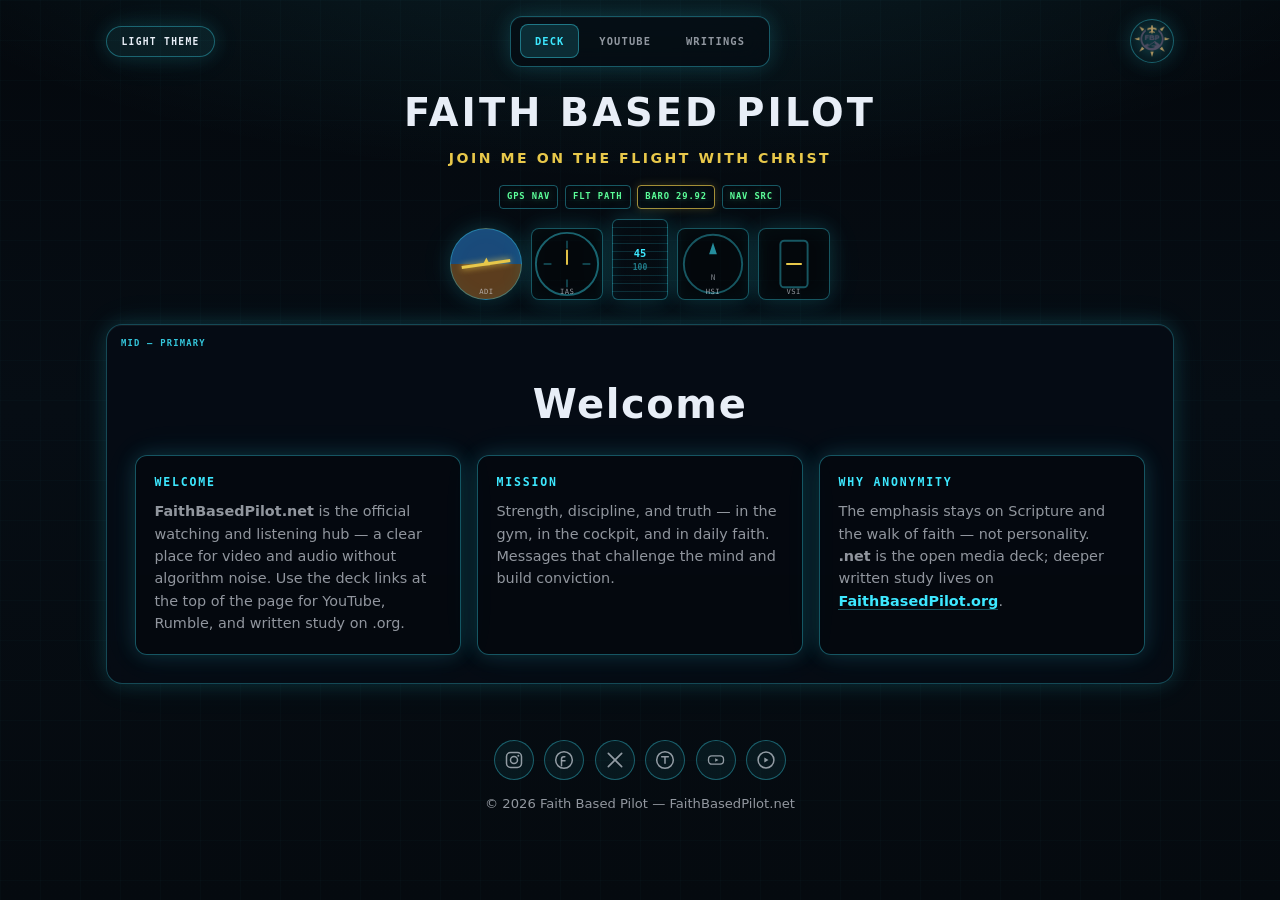
==== fbp.html @ 6eb5bde5 "Remove Rumble link from navigation Removed link to Rumble from the navigation menu." ====
<!DOCTYPE html>
<html lang="en">
<head>
  <meta charset="UTF-8" />
  <meta name="viewport" content="width=device-width, initial-scale=1.0" />
  <title>Faith Based Pilot (.net)</title>
  <meta name="color-scheme" content="dark light" />
  <meta name="description" content="FaithBasedPilot.net — watch and listen. Official media hub for Faith Based Pilot on YouTube and Rumble." />
  <style>
    :root {
      --hud-cyan: #3de8ff;
      --hud-cyan-dim: rgba(61, 232, 255, 0.35);
      --hud-gold: #e8c84a;
      --hud-green: #5cff9a;
      --glass-bg: rgba(8, 14, 22, 0.75);
      --glass-bg-light: rgba(255, 255, 255, 0.82);
      --glass-border: rgba(61, 232, 255, 0.35);
      --glass-border-light: rgba(0, 120, 180, 0.22);
      --text: #e8eef7;
      --text-muted: rgba(232, 238, 247, 0.62);
      --panel: rgba(6, 12, 22, 0.72);
      --panel-border: rgba(61, 232, 255, 0.28);
      --shadow-glow: 0 0 20px rgba(61, 232, 255, 0.15), 0 0 40px rgba(61, 232, 255, 0.06);
      --font-sans: system-ui, "Segoe UI", Roboto, "Helvetica Neue", Arial, sans-serif;
      --font-mono: ui-monospace, "Cascadia Code", "Segoe UI Mono", monospace;
      --radius: 16px;
      --bottom-nav-h: 58px;
      --focus-ring: 0 0 0 2px var(--hud-cyan), 0 0 0 4px rgba(61, 232, 255, 0.2);
    }
    body.light {
      --text: #0a0e14;
      --text-muted: rgba(10, 14, 20, 0.55);
      --panel: rgba(255, 255, 255, 0.88);
      --panel-border: rgba(0, 100, 160, 0.2);
      --glass-bg: var(--glass-bg-light);
      --glass-border: var(--glass-border-light);
      --shadow-glow: 0 4px 24px rgba(0, 60, 100, 0.08);
    }
    *, *::before, *::after { box-sizing: border-box; }
    html { scroll-behavior: smooth; }
    body.cockpit {
      margin: 0;
      min-height: 100dvh;
      font-family: var(--font-sans);
      color: var(--text);
      background: #050a0f;
      line-height: 1.55;
      -webkit-font-smoothing: antialiased;
    }
    body.cockpit.light { background: #dfe8f0; }

    .cockpit-bg {
      position: fixed;
      inset: 0;
      z-index: 0;
      pointer-events: none;
      background:
        radial-gradient(ellipse 130% 70% at 50% -15%, rgba(61, 232, 255, 0.12), transparent 50%),
        linear-gradient(180deg, #04080d 0%, #060d14 45%, #050a0f 100%);
    }
    body.light .cockpit-bg {
      background:
        radial-gradient(ellipse 100% 60% at 50% 0%, rgba(61, 232, 255, 0.18), transparent 55%),
        linear-gradient(180deg, #d8e4ef 0%, #e4edf5 100%);
    }
    .cockpit-bg::before {
      content: "";
      position: absolute;
      inset: 0;
      opacity: 0.4;
      background-image:
        linear-gradient(rgba(61, 232, 255, 0.05) 1px, transparent 1px),
        linear-gradient(90deg, rgba(61, 232, 255, 0.05) 1px, transparent 1px);
      background-size: 40px 40px;
    }
    body.light .cockpit-bg::before {
      background-image:
        linear-gradient(rgba(0, 80, 140, 0.06) 1px, transparent 1px),
        linear-gradient(90deg, rgba(0, 80, 140, 0.06) 1px, transparent 1px);
    }

    /* Desktop — FaithBasedPilot.net media deck */
    .deck-shell {
      position: relative;
      z-index: 2;
      max-width: 1100px;
      margin: 0 auto;
      padding: 1rem 16px 0;
    }
    .deck-topbar {
      display: grid;
      grid-template-columns: 1fr auto 1fr;
      align-items: center;
      gap: 0.75rem;
      margin-bottom: 1rem;
    }
    .theme-pill {
      justify-self: start;
      font-family: var(--font-mono);
      font-size: 0.6rem;
      font-weight: 700;
      letter-spacing: 0.14em;
      text-transform: uppercase;
      padding: 0.55rem 0.9rem;
      border-radius: 999px;
      border: 1px solid var(--glass-border);
      background: rgba(61, 232, 255, 0.08);
      color: var(--text);
      cursor: pointer;
      box-shadow: var(--shadow-glow);
      transition: border-color 0.2s, background 0.2s;
    }
    .theme-pill:hover { border-color: var(--hud-cyan); background: rgba(61, 232, 255, 0.14); }
    .theme-pill:focus-visible { outline: none; box-shadow: var(--focus-ring); }

    .deck-nav {
      display: flex;
      flex-wrap: wrap;
      align-items: center;
      justify-content: center;
      gap: 0.35rem;
      padding: 0.45rem 0.6rem;
      border-radius: 12px;
      border: 1px solid var(--glass-border);
      background: rgba(4, 10, 18, 0.55);
      backdrop-filter: blur(14px);
      box-shadow: var(--shadow-glow), inset 0 1px 0 rgba(255, 255, 255, 0.04);
    }
    body.light .deck-nav { background: rgba(255, 255, 255, 0.78); }
    .deck-nav a {
      padding: 0.5rem 0.85rem;
      border-radius: 8px;
      text-decoration: none;
      color: var(--text-muted);
      font-family: var(--font-mono);
      font-size: 0.65rem;
      font-weight: 700;
      letter-spacing: 0.11em;
      text-transform: uppercase;
      border: 1px solid transparent;
      transition: color 0.2s, background 0.2s, border-color 0.2s;
    }
    .deck-nav a:hover,
    .deck-nav a:focus-visible {
      color: var(--hud-cyan);
      outline: none;
    }
    .deck-nav a[aria-current="page"] {
      color: var(--hud-cyan);
      background: rgba(61, 232, 255, 0.14);
      border-color: rgba(61, 232, 255, 0.4);
    }

    .deck-logo-wrap {
      justify-self: end;
      width: 44px;
      height: 44px;
      border-radius: 50%;
      border: 1px solid var(--glass-border);
      display: flex;
      align-items: center;
      justify-content: center;
      overflow: hidden;
      box-shadow: var(--shadow-glow);
      background: rgba(61, 232, 255, 0.06);
    }
    .deck-logo-wrap img { width: 36px; height: 36px; object-fit: contain; filter: drop-shadow(0 0 6px var(--hud-cyan-dim)); }
    body.light .deck-logo-wrap img { filter: none; }

    .deck-brand-title {
      text-align: center;
      margin: 0.5rem 0 1rem;
    }
    .deck-brand-title h1 {
      margin: 0;
      font-size: clamp(1.5rem, 4.5vw, 2.4rem);
      font-weight: 800;
      letter-spacing: 0.08em;
      text-transform: uppercase;
    }
    .gold-tagline {
      margin: 0.35rem 0 0;
      font-size: clamp(0.72rem, 2vw, 0.88rem);
      font-weight: 600;
      letter-spacing: 0.18em;
      text-transform: uppercase;
      color: var(--hud-gold);
    }

    .status-chips {
      display: flex;
      flex-wrap: wrap;
      justify-content: center;
      align-items: center;
      gap: clamp(0.25rem, 2vw, 0.4rem);
      margin-bottom: clamp(0.45rem, 2.5vw, 0.65rem);
      padding: 0 clamp(0.25rem, 2vw, 0.5rem);
    }
    .chip {
      font-family: var(--font-mono);
      font-size: clamp(0.48rem, 2.4vw, 0.55rem);
      font-weight: 700;
      letter-spacing: 0.1em;
      padding: 0.25rem 0.45rem;
      border-radius: 4px;
      border: 1px solid rgba(61, 232, 255, 0.35);
      color: var(--hud-green);
      text-shadow: 0 0 8px rgba(92, 255, 154, 0.35);
    }
    .chip--baro {
      color: var(--hud-green);
      border-color: rgba(232, 200, 74, 0.7);
      box-shadow: 0 0 10px rgba(232, 200, 74, 0.2);
      text-shadow: 0 0 8px rgba(92, 255, 154, 0.35);
    }

    .gauges-row {
      --gauge: clamp(50px, 13.5vw, 72px);
      display: flex;
      flex-wrap: wrap;
      justify-content: center;
      align-items: flex-end;
      align-content: center;
      gap: clamp(0.3rem, 2.5vw, 0.55rem);
      margin-bottom: clamp(0.85rem, 4vw, 1.5rem);
      padding: 0 clamp(0.2rem, 2vw, 0.35rem);
      max-width: 100%;
    }
    .gauge {
      width: var(--gauge);
      height: var(--gauge);
      flex: 0 0 auto;
      border-radius: 8px;
      border: 1px solid var(--glass-border);
      background: rgba(0, 0, 0, 0.35);
      box-shadow: var(--shadow-glow), inset 0 0 20px rgba(61, 232, 255, 0.04);
      position: relative;
      overflow: hidden;
    }
    body.light .gauge { background: rgba(255, 255, 255, 0.5); }
    .gauge--round { border-radius: 50%; }
    .gauge-attitude {
      background: linear-gradient(180deg, #1a4a7a 50%, #5c3d1e 50%);
    }
    .gauge-attitude::after {
      content: "";
      position: absolute;
      left: 50%;
      top: 50%;
      width: 70%;
      height: 3px;
      background: var(--hud-gold);
      transform: translate(-50%, -50%) rotate(-8deg);
      box-shadow: 0 0 6px var(--hud-gold);
    }
    .gauge-attitude::before {
      content: "▲";
      position: absolute;
      left: 50%;
      top: 46%;
      transform: translate(-50%, -50%);
      font-size: clamp(7px, 2.2vw, 10px);
      color: var(--hud-gold);
    }
    .gauge-label {
      position: absolute;
      bottom: 2px;
      left: 0;
      right: 0;
      text-align: center;
      font-family: var(--font-mono);
      font-size: clamp(0.35rem, 2vw, 0.45rem);
      letter-spacing: 0.06em;
      color: var(--text-muted);
    }
    .gauge-tape {
      width: calc(var(--gauge) * 0.78);
      height: calc(var(--gauge) * 1.12);
      border-radius: 6px;
      display: flex;
      flex-direction: column;
      align-items: center;
      justify-content: center;
      font-family: var(--font-mono);
      font-size: clamp(0.5rem, 3.2vw, 0.65rem);
      font-weight: 700;
      color: var(--hud-cyan);
      background: repeating-linear-gradient(
        180deg,
        transparent,
        transparent 7px,
        rgba(61, 232, 255, 0.15) 7px,
        rgba(61, 232, 255, 0.15) 8px
      );
    }
    .gauge-dial-wrap { position: relative; width: var(--gauge); height: var(--gauge); flex: 0 0 auto; }
    .gauge-dial-wrap svg { width: 100%; height: 100%; display: block; }

    .cockpit-main {
      position: relative;
      z-index: 1;
      max-width: 1100px;
      margin: 0 auto;
      padding: 0 16px 2rem;
      padding-bottom: calc(2rem + env(safe-area-inset-bottom, 0px));
    }
    .mid-panel {
      position: relative;
      border-radius: var(--radius);
      border: 1px solid var(--panel-border);
      background: var(--panel);
      backdrop-filter: blur(14px);
      box-shadow: var(--shadow-glow), inset 0 1px 0 rgba(255, 255, 255, 0.05);
      padding: clamp(1rem, 3vw, 1.75rem);
    }
    body.light .mid-panel { box-shadow: var(--shadow-glow), inset 0 1px 0 rgba(255, 255, 255, 0.85); }
    .mid-label {
      position: absolute;
      top: 12px;
      left: 14px;
      font-family: var(--font-mono);
      font-size: 0.55rem;
      font-weight: 700;
      letter-spacing: 0.14em;
      color: var(--hud-cyan);
      opacity: 0.85;
    }
    .welcome-heading {
      text-align: center;
      font-size: clamp(1.75rem, 5vw, 2.5rem);
      font-weight: 800;
      margin: 0.5rem 0 1.25rem;
      padding-top: 0.75rem;
      letter-spacing: 0.04em;
    }

    .feature-cards {
      display: grid;
      grid-template-columns: repeat(3, 1fr);
      gap: 1rem;
    }
    @media (max-width: 900px) {
      .feature-cards { grid-template-columns: 1fr; }
    }
    .feature-card {
      border-radius: 12px;
      border: 1px solid var(--glass-border);
      overflow: hidden;
      background: rgba(0, 0, 0, 0.25);
      box-shadow: var(--shadow-glow);
    }
    body.light .feature-card { background: rgba(255, 255, 255, 0.55); }
    .feature-card-body { padding: 1.15rem 1.15rem 1.25rem; }
    .feature-card-body h3 {
      margin: 0 0 0.5rem;
      font-family: var(--font-mono);
      font-size: 0.72rem;
      font-weight: 700;
      letter-spacing: 0.16em;
      color: var(--hud-cyan);
      text-transform: uppercase;
    }
    .feature-card-body p { margin: 0; font-size: 0.9rem; color: var(--text-muted); }
    body.light .feature-card-body p { color: rgba(10, 14, 20, 0.68); }

    .link {
      color: var(--hud-cyan);
      font-weight: 650;
      text-decoration: none;
      border-bottom: 1px solid var(--hud-cyan-dim);
    }
    .link:hover { border-bottom-color: var(--hud-cyan); }

    footer.site-footer {
      position: relative;
      z-index: 1;
      text-align: center;
      padding: 1.5rem 16px 2rem;
      font-size: 0.82rem;
      color: var(--text-muted);
    }
    @media (max-width: 768px) {
      footer.site-footer {
        padding-bottom: calc(1.25rem + var(--bottom-nav-h) + env(safe-area-inset-bottom, 0px));
      }
      .cockpit-main {
        padding-bottom: calc(1rem + var(--bottom-nav-h) + env(safe-area-inset-bottom, 0px));
      }
    }
    .social {
      display: flex;
      gap: 0.65rem;
      justify-content: center;
      flex-wrap: wrap;
      margin-bottom: 0.85rem;
    }
    .social a {
      display: inline-flex;
      align-items: center;
      justify-content: center;
      width: 40px;
      height: 40px;
      border-radius: 50%;
      color: inherit;
      border: 1px solid var(--glass-border);
      background: rgba(61, 232, 255, 0.06);
    }
    .social svg { width: 20px; height: 20px; }
    .sr-only {
      position: absolute;
      width: 1px;
      height: 1px;
      padding: 0;
      margin: -1px;
      overflow: hidden;
      clip: rect(0, 0, 0, 0);
      white-space: nowrap;
      border: 0;
    }

    /* Mobile: no top bar — bottom nav only */
    .hud-bottom {
      display: none;
      position: fixed;
      left: 0;
      right: 0;
      bottom: 0;
      z-index: 300;
      padding: 4px 6px calc(4px + env(safe-area-inset-bottom, 0px));
      background: var(--glass-bg);
      backdrop-filter: blur(20px) saturate(1.35);
      border-top: 1px solid var(--glass-border);
      box-shadow: 0 -8px 32px rgba(0, 0, 0, 0.4);
    }
    body.light .hud-bottom { box-shadow: 0 -6px 24px rgba(0, 60, 100, 0.1); }
    .hud-bottom-inner {
      max-width: 100%;
      margin: 0 auto;
      display: flex;
      align-items: stretch;
      justify-content: space-between;
      gap: 2px;
    }
    .hud-tab {
      flex: 1;
      min-width: 0;
      display: flex;
      flex-direction: column;
      align-items: center;
      justify-content: center;
      gap: 1px;
      padding: 4px 2px;
      border-radius: 10px;
      text-decoration: none;
      color: var(--text-muted);
      font-size: 0.5rem;
      font-weight: 700;
      letter-spacing: 0.03em;
      text-transform: uppercase;
      border: 1px solid transparent;
      background: transparent;
      font-family: inherit;
      cursor: pointer;
    }
    .hud-tab svg { width: 20px; height: 20px; flex-shrink: 0; }
    .hud-tab .label { max-width: 100%; overflow: hidden; text-overflow: ellipsis; white-space: nowrap; }
    .hud-tab:hover,
    .hud-tab:focus-visible { color: var(--text); background: rgba(61, 232, 255, 0.1); outline: none; }
    .hud-tab:focus-visible { box-shadow: var(--focus-ring); }
    .hud-tab.is-active,
    .hud-tab[aria-current="page"] {
      color: var(--hud-cyan);
      background: rgba(61, 232, 255, 0.12);
      border-color: rgba(61, 232, 255, 0.28);
    }
    body.light .hud-tab.is-active,
    body.light .hud-tab[aria-current="page"] { color: #0088aa; }

    @media (max-width: 768px) {
      .deck-topbar { display: none !important; }
      .deck-shell {
        padding: 0.65rem 12px 0;
        max-width: 100%;
      }
      .deck-brand-title {
        margin: 0.25rem 0 0.65rem;
      }
      .deck-brand-title h1 {
        font-size: clamp(1.2rem, 6.2vw, 1.75rem);
        letter-spacing: 0.06em;
      }
      .gold-tagline {
        font-size: clamp(0.58rem, 2.8vw, 0.75rem);
        letter-spacing: 0.12em;
        padding: 0 0.25rem;
      }
      .hud-bottom { display: block; }
    }
    @media (min-width: 769px) {
      .hud-bottom { display: none !important; }
    }
  </style>
</head>
<body class="cockpit" data-page="home">
  <div class="cockpit-bg" aria-hidden="true"></div>

  <header class="deck-shell" aria-label="Site header">
    <div class="deck-topbar">
      <button type="button" class="theme-pill" id="themeBtn" aria-pressed="false">Light theme</button>
      <nav class="deck-nav" aria-label="Media hub">
        <a href="fbp.html">Deck</a>
        <a href="youtube.html">YouTube</a>
        <a href="https://faithbasedpilot.org" target="_blank" rel="noopener">Writings</a>
      </nav>
      <a class="deck-logo-wrap" href="fbp.html" aria-label="Faith Based Pilot home">
        <img src="images/fulllogo_transparent_nobuffer.png" width="36" height="36" alt="" />
      </a>
    </div>
    <div class="deck-brand-title">
      <h1>Faith Based Pilot</h1>
      <p class="gold-tagline">Join me on the flight with Christ</p>
    </div>
    <div class="status-chips" aria-hidden="true">
      <span class="chip">GPS NAV</span>
      <span class="chip">FLT PATH</span>
      <span class="chip chip--baro">BARO 29.92</span>
      <span class="chip">NAV SRC</span>
    </div>
    <div class="gauges-row" aria-hidden="true">
      <div class="gauge gauge--round gauge-attitude" title="Attitude"><span class="gauge-label">ADI</span></div>
      <div class="gauge gauge-dial-wrap" title="Airspeed">
        <svg viewBox="0 0 72 72" aria-hidden="true">
          <circle cx="36" cy="36" r="32" fill="none" stroke="rgba(61,232,255,0.4)" stroke-width="2"/>
          <path d="M36 12 L36 20 M36 52 L36 60 M12 36 L20 36 M52 36 L60 36" stroke="rgba(61,232,255,0.35)" stroke-width="1.5"/>
          <path d="M36 36 L36 22" stroke="#e8c84a" stroke-width="2" stroke-linecap="round"/>
        </svg>
        <span class="gauge-label">IAS</span>
      </div>
      <div class="gauge gauge-tape" title="Altitude">45<br/><span style="opacity:.5;font-size:0.5rem">100</span></div>
      <div class="gauge gauge-dial-wrap" title="HSI">
        <svg viewBox="0 0 72 72" aria-hidden="true">
          <circle cx="36" cy="36" r="30" fill="none" stroke="rgba(61,232,255,0.35)" stroke-width="2"/>
          <polygon points="36,14 40,26 32,26" fill="rgba(61,232,255,0.6)"/>
          <text x="36" y="52" text-anchor="middle" fill="rgba(232,238,247,0.5)" font-size="8" font-family="monospace">N</text>
        </svg>
        <span class="gauge-label">HSI</span>
      </div>
      <div class="gauge gauge-dial-wrap" title="VSI">
        <svg viewBox="0 0 72 72" aria-hidden="true">
          <rect x="22" y="12" width="28" height="48" rx="4" fill="none" stroke="rgba(61,232,255,0.35)" stroke-width="2"/>
          <line x1="28" y1="36" x2="44" y2="36" stroke="#e8c84a" stroke-width="2"/>
        </svg>
        <span class="gauge-label">VSI</span>
      </div>
    </div>
  </header>

  <main class="cockpit-main">
    <div class="mid-panel">
      <span class="mid-label">MID — PRIMARY</span>
      <h2 class="welcome-heading">Welcome</h2>
      <div class="feature-cards">
        <article class="feature-card">
          <div class="feature-card-body">
            <h3>Welcome</h3>
            <p><strong>FaithBasedPilot.net</strong> is the official watching and listening hub — a clear place for video and audio without algorithm noise. Use the deck links at the top of the page for YouTube, Rumble, and written study on .org.</p>
          </div>
        </article>
        <article class="feature-card">
          <div class="feature-card-body">
            <h3>Mission</h3>
            <p>Strength, discipline, and truth — in the gym, in the cockpit, and in daily faith. Messages that challenge the mind and build conviction.</p>
          </div>
        </article>
        <article class="feature-card">
          <div class="feature-card-body">
            <h3>Why anonymity</h3>
            <p>The emphasis stays on Scripture and the walk of faith — not personality. <strong>.net</strong> is the open media deck; deeper written study lives on <a class="link" href="https://faithbasedpilot.org" target="_blank" rel="noopener">FaithBasedPilot.org</a>.</p>
          </div>
        </article>
      </div>
    </div>
  </main>

  <footer class="site-footer">
    <nav class="social" aria-label="Social links">
      <a href="https://www.instagram.com/faithbasedpilot/" target="_blank" rel="noopener" aria-label="Instagram">
        <svg viewBox="0 0 24 24" fill="none" stroke="currentColor" stroke-width="1.8" stroke-linecap="round" stroke-linejoin="round" aria-hidden="true"><rect x="3" y="3" width="18" height="18" rx="5"/><circle cx="12" cy="12" r="4.2"/><circle cx="17.2" cy="6.8" r="1.2" fill="currentColor" stroke="none"/></svg>
      </a>
      <a href="https://www.facebook.com/profile.php?id=100093368342398" target="_blank" rel="noopener" aria-label="Facebook">
        <svg viewBox="0 0 24 24" fill="none" stroke="currentColor" stroke-width="1.8" stroke-linecap="round" stroke-linejoin="round" aria-hidden="true"><circle cx="12" cy="12" r="10"/><path d="M13 8h-1.2A2.8 2.8 0 0 0 9 10.8V19"/><path d="M10 13h3.2"/></svg>
      </a>
      <a href="https://x.com/FaithBasedPilot" target="_blank" rel="noopener" aria-label="X">
        <svg viewBox="0 0 24 24" fill="none" stroke="currentColor" stroke-width="2" stroke-linecap="round" stroke-linejoin="round" aria-hidden="true"><path d="M4 4l16 16M20 4L4 20"/></svg>
      </a>
      <a href="https://truthsocial.com/@FaithBasedPilot" target="_blank" rel="noopener" aria-label="Truth Social">
        <svg viewBox="0 0 24 24" fill="none" stroke="currentColor" stroke-width="1.8" stroke-linecap="round" stroke-linejoin="round" aria-hidden="true"><circle cx="12" cy="12" r="10"/><path d="M8 8h8M12 8v8"/></svg>
      </a>
      <a href="https://www.youtube.com/@FaithBasedPilot" target="_blank" rel="noopener" aria-label="YouTube">
        <svg viewBox="0 0 24 24" fill="none" stroke="currentColor" stroke-width="1.6" stroke-linecap="round" stroke-linejoin="round" aria-hidden="true"><rect x="3" y="7" width="18" height="10" rx="4"/><path d="M11 10l4 2-4 2v-4z" fill="currentColor" stroke="none"/></svg>
      </a>
      <a href="https://rumble.com/c/c-7796604" target="_blank" rel="noopener" aria-label="Rumble">
        <svg viewBox="0 0 24 24" fill="none" stroke="currentColor" stroke-width="1.8" stroke-linecap="round" stroke-linejoin="round" aria-hidden="true"><circle cx="12" cy="12" r="9.5"/><path d="M10 9l5 3-5 3V9z" fill="currentColor" stroke="none"/></svg>
      </a>
    </nav>
    <div>© <span id="year"></span> Faith Based Pilot — FaithBasedPilot.net</div>
  </footer>

  <nav class="hud-bottom" aria-label="Primary">
    <div class="hud-bottom-inner">
      <a class="hud-tab" href="fbp.html" data-nav="home">
        <svg viewBox="0 0 24 24" fill="none" stroke="currentColor" stroke-width="1.8"><path d="M3 10.5L12 3l9 7.5V20a1 1 0 0 1-1 1h-5v-6H9v6H4a1 1 0 0 1-1-1v-9.5z"/></svg>
        <span class="label">Home</span>
      </a>
      <a class="hud-tab" href="youtube.html" data-nav="youtube">
        <svg viewBox="0 0 24 24" fill="none" stroke="currentColor" stroke-width="1.6"><rect x="3" y="7" width="18" height="10" rx="3"/><path d="M11 10l4 2-4 2v-4z" fill="currentColor" stroke="none"/></svg>
        <span class="label">YouTube</span>
      </a>
      <a class="hud-tab" href="rumble.html" data-nav="rumble">
        <svg viewBox="0 0 24 24" fill="none" stroke="currentColor" stroke-width="1.8"><circle cx="12" cy="12" r="9"/><path d="M10 9l5 3-5 3V9z" fill="currentColor" stroke="none"/></svg>
        <span class="label">Rumble</span>
      </a>
      <a class="hud-tab" href="https://faithbasedpilot.org" target="_blank" rel="noopener">
        <svg viewBox="0 0 24 24" fill="none" stroke="currentColor" stroke-width="1.8"><path d="M4 19.5A2.5 2.5 0 0 1 6.5 17H20"/><path d="M6.5 2H20v20H6.5A2.5 2.5 0 0 1 4 19.5v-15A2.5 2.5 0 0 1 6.5 2z"/></svg>
        <span class="label">Read</span>
      </a>
      <button type="button" class="hud-tab" id="themeBtnMobile" aria-label="Toggle color theme">
        <svg viewBox="0 0 24 24" fill="none" stroke="currentColor" stroke-width="1.8"><circle cx="12" cy="12" r="4"/><path d="M12 2v2M12 20v2M4.93 4.93l1.41 1.41M17.66 17.66l1.41 1.41M2 12h2M20 12h2"/></svg>
        <span class="label">Theme</span>
      </button>
    </div>
  </nav>

  <script>
    (function () {
      var body = document.body;
      var page = body.getAttribute("data-page") || "";
      var pathMap = { home: "fbp.html", youtube: "youtube.html", rumble: "rumble.html" };
      var file = pathMap[page];
      if (file) {
        document.querySelectorAll('.deck-nav a[href="' + file + '"]').forEach(function (a) {
          a.setAttribute("aria-current", "page");
        });
      }
      document.querySelectorAll("[data-nav]").forEach(function (el) {
        if (el.getAttribute("data-nav") === page) {
          el.setAttribute("aria-current", "page");
          el.classList.add("is-active");
        }
      });

      var yearEl = document.getElementById("year");
      if (yearEl) yearEl.textContent = String(new Date().getFullYear());

      function themeLabel() {
        var dark = !body.classList.contains("light");
        var t = dark ? "Light theme" : "Dark theme";
        var btn = document.getElementById("themeBtn");
        if (btn) {
          btn.textContent = t;
          btn.setAttribute("aria-pressed", dark ? "false" : "true");
          btn.setAttribute("aria-label", t);
        }
      }

      function toggleTheme() {
        body.classList.toggle("light");
        localStorage.setItem("theme", body.classList.contains("light") ? "light" : "dark");
        themeLabel();
      }

      if (localStorage.getItem("theme") === "light") body.classList.add("light");
      themeLabel();

      var themeBtn = document.getElementById("themeBtn");
      var themeBtnMobile = document.getElementById("themeBtnMobile");
      if (themeBtn) themeBtn.addEventListener("click", toggleTheme);
      if (themeBtnMobile) themeBtnMobile.addEventListener("click", toggleTheme);
    })();
  </script>
</body>
</html>
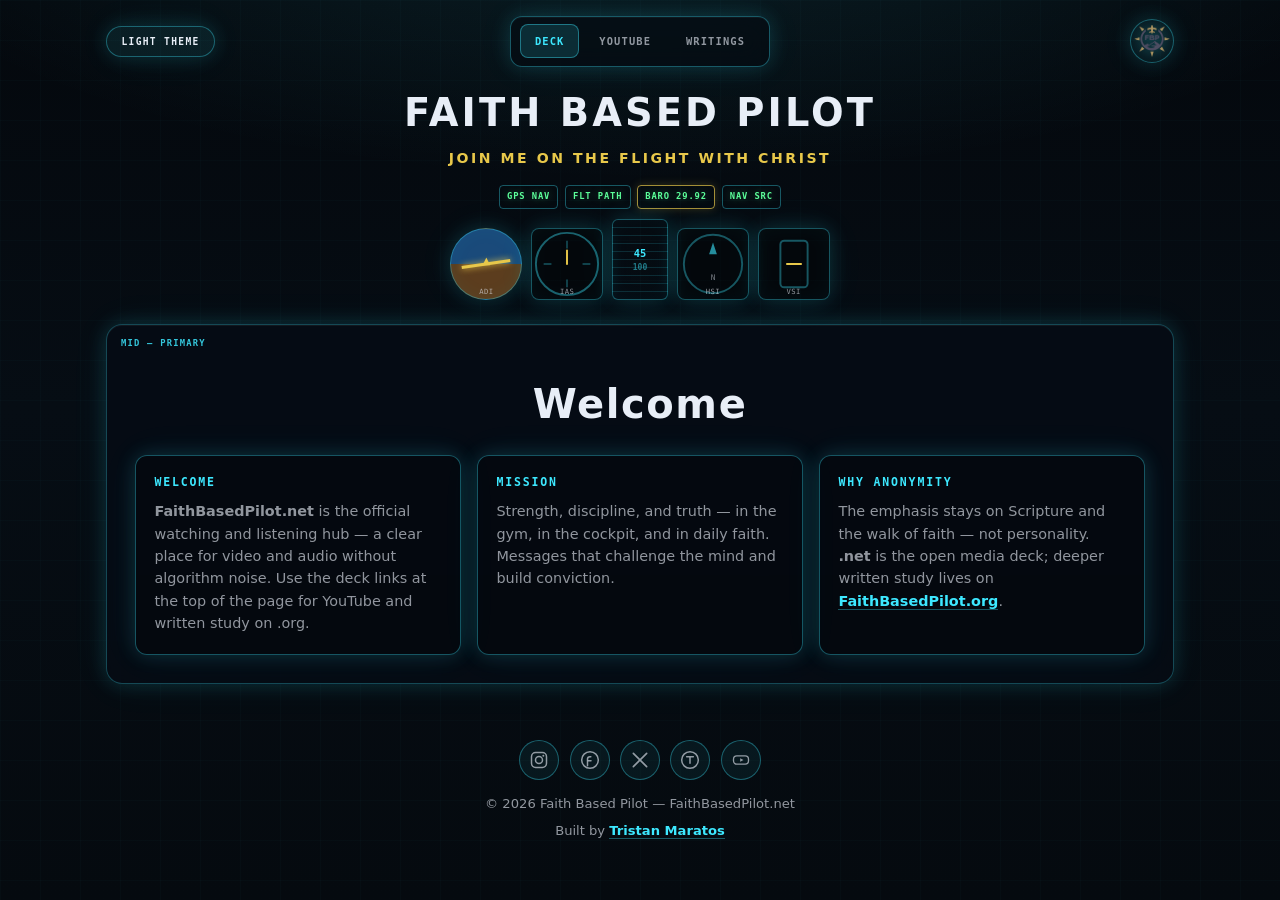
==== commit ed2bfb2b: "Add files via upload" ====
--- a/fbp.html
+++ b/fbp.html
@@ -5,7 +5,7 @@
   <meta name="viewport" content="width=device-width, initial-scale=1.0" />
   <title>Faith Based Pilot (.net)</title>
   <meta name="color-scheme" content="dark light" />
-  <meta name="description" content="FaithBasedPilot.net — watch and listen. Official media hub for Faith Based Pilot on YouTube and Rumble." />
+  <meta name="description" content="FaithBasedPilot.net — watch and listen. Official media hub for Faith Based Pilot on YouTube." />
   <style>
     :root {
       --hud-cyan: #3de8ff;
@@ -406,6 +406,7 @@
       background: rgba(61, 232, 255, 0.06);
     }
     .social svg { width: 20px; height: 20px; }
+    .site-footer > div + div { margin-top: 0.45rem; }
     .sr-only {
       position: absolute;
       width: 1px;
@@ -563,7 +564,7 @@
         <article class="feature-card">
           <div class="feature-card-body">
             <h3>Welcome</h3>
-            <p><strong>FaithBasedPilot.net</strong> is the official watching and listening hub — a clear place for video and audio without algorithm noise. Use the deck links at the top of the page for YouTube, Rumble, and written study on .org.</p>
+            <p><strong>FaithBasedPilot.net</strong> is the official watching and listening hub — a clear place for video and audio without algorithm noise. Use the deck links at the top of the page for YouTube and written study on .org.</p>
           </div>
         </article>
         <article class="feature-card">
@@ -599,11 +600,9 @@
       <a href="https://www.youtube.com/@FaithBasedPilot" target="_blank" rel="noopener" aria-label="YouTube">
         <svg viewBox="0 0 24 24" fill="none" stroke="currentColor" stroke-width="1.6" stroke-linecap="round" stroke-linejoin="round" aria-hidden="true"><rect x="3" y="7" width="18" height="10" rx="4"/><path d="M11 10l4 2-4 2v-4z" fill="currentColor" stroke="none"/></svg>
       </a>
-      <a href="https://rumble.com/c/c-7796604" target="_blank" rel="noopener" aria-label="Rumble">
-        <svg viewBox="0 0 24 24" fill="none" stroke="currentColor" stroke-width="1.8" stroke-linecap="round" stroke-linejoin="round" aria-hidden="true"><circle cx="12" cy="12" r="9.5"/><path d="M10 9l5 3-5 3V9z" fill="currentColor" stroke="none"/></svg>
-      </a>
     </nav>
     <div>© <span id="year"></span> Faith Based Pilot — FaithBasedPilot.net</div>
+    <div>Built by <a class="link" href="https://tristanmaratos.com" target="_blank" rel="noopener">Tristan Maratos</a></div>
   </footer>
 
   <nav class="hud-bottom" aria-label="Primary">
@@ -615,10 +614,6 @@
       <a class="hud-tab" href="youtube.html" data-nav="youtube">
         <svg viewBox="0 0 24 24" fill="none" stroke="currentColor" stroke-width="1.6"><rect x="3" y="7" width="18" height="10" rx="3"/><path d="M11 10l4 2-4 2v-4z" fill="currentColor" stroke="none"/></svg>
         <span class="label">YouTube</span>
-      </a>
-      <a class="hud-tab" href="rumble.html" data-nav="rumble">
-        <svg viewBox="0 0 24 24" fill="none" stroke="currentColor" stroke-width="1.8"><circle cx="12" cy="12" r="9"/><path d="M10 9l5 3-5 3V9z" fill="currentColor" stroke="none"/></svg>
-        <span class="label">Rumble</span>
       </a>
       <a class="hud-tab" href="https://faithbasedpilot.org" target="_blank" rel="noopener">
         <svg viewBox="0 0 24 24" fill="none" stroke="currentColor" stroke-width="1.8"><path d="M4 19.5A2.5 2.5 0 0 1 6.5 17H20"/><path d="M6.5 2H20v20H6.5A2.5 2.5 0 0 1 4 19.5v-15A2.5 2.5 0 0 1 6.5 2z"/></svg>
@@ -635,7 +630,7 @@
     (function () {
       var body = document.body;
       var page = body.getAttribute("data-page") || "";
-      var pathMap = { home: "fbp.html", youtube: "youtube.html", rumble: "rumble.html" };
+      var pathMap = { home: "fbp.html", youtube: "youtube.html" };
       var file = pathMap[page];
       if (file) {
         document.querySelectorAll('.deck-nav a[href="' + file + '"]').forEach(function (a) {
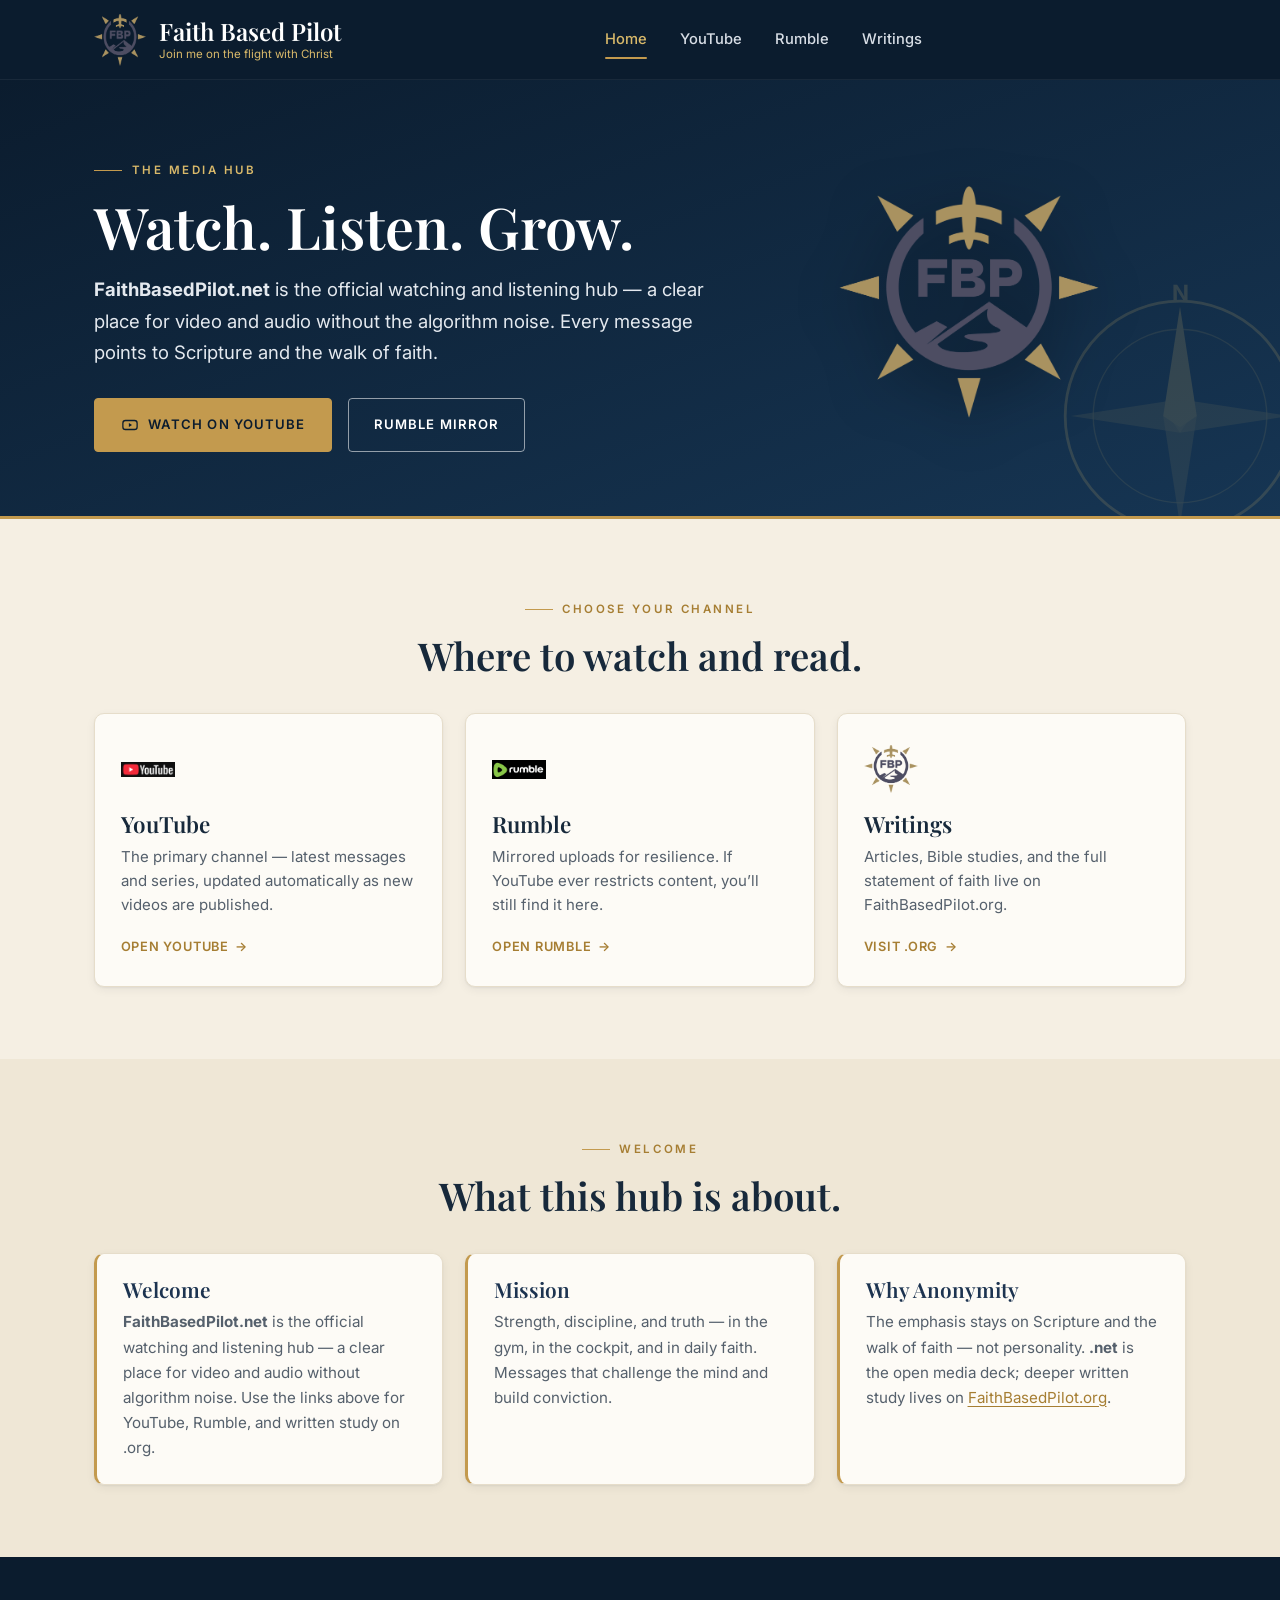
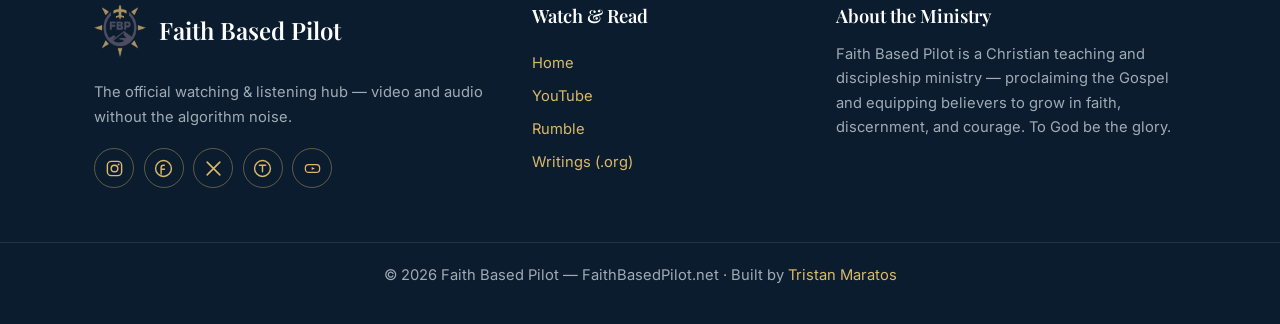
==== commit 01201d51: "Redesign: navy/gold/cream media hub; preserve video automation + all embeds" ====
--- a/fbp.html
+++ b/fbp.html
@@ -1,677 +1,143 @@
 <!DOCTYPE html>
 <html lang="en">
 <head>
-  <meta charset="UTF-8" />
-  <meta name="viewport" content="width=device-width, initial-scale=1.0" />
-  <title>Faith Based Pilot (.net)</title>
-  <meta name="color-scheme" content="dark light" />
-  <meta name="description" content="FaithBasedPilot.net — watch and listen. Official media hub for Faith Based Pilot on YouTube." />
-  <style>
-    :root {
-      --hud-cyan: #3de8ff;
-      --hud-cyan-dim: rgba(61, 232, 255, 0.35);
-      --hud-gold: #e8c84a;
-      --hud-green: #5cff9a;
-      --glass-bg: rgba(8, 14, 22, 0.75);
-      --glass-bg-light: rgba(255, 255, 255, 0.82);
-      --glass-border: rgba(61, 232, 255, 0.35);
-      --glass-border-light: rgba(0, 120, 180, 0.22);
-      --text: #e8eef7;
-      --text-muted: rgba(232, 238, 247, 0.62);
-      --panel: rgba(6, 12, 22, 0.72);
-      --panel-border: rgba(61, 232, 255, 0.28);
-      --shadow-glow: 0 0 20px rgba(61, 232, 255, 0.15), 0 0 40px rgba(61, 232, 255, 0.06);
-      --font-sans: system-ui, "Segoe UI", Roboto, "Helvetica Neue", Arial, sans-serif;
-      --font-mono: ui-monospace, "Cascadia Code", "Segoe UI Mono", monospace;
-      --radius: 16px;
-      --bottom-nav-h: 58px;
-      --focus-ring: 0 0 0 2px var(--hud-cyan), 0 0 0 4px rgba(61, 232, 255, 0.2);
-    }
-    body.light {
-      --text: #0a0e14;
-      --text-muted: rgba(10, 14, 20, 0.55);
-      --panel: rgba(255, 255, 255, 0.88);
-      --panel-border: rgba(0, 100, 160, 0.2);
-      --glass-bg: var(--glass-bg-light);
-      --glass-border: var(--glass-border-light);
-      --shadow-glow: 0 4px 24px rgba(0, 60, 100, 0.08);
-    }
-    *, *::before, *::after { box-sizing: border-box; }
-    html { scroll-behavior: smooth; }
-    body.cockpit {
-      margin: 0;
-      min-height: 100dvh;
-      font-family: var(--font-sans);
-      color: var(--text);
-      background: #050a0f;
-      line-height: 1.55;
-      -webkit-font-smoothing: antialiased;
-    }
-    body.cockpit.light { background: #dfe8f0; }
+<meta charset="UTF-8" />
+<meta name="viewport" content="width=device-width, initial-scale=1.0, viewport-fit=cover" />
+<title>Faith Based Pilot — Watch &amp; Listen | FaithBasedPilot.net</title>
+<meta name="description" content="The official watching and listening hub for Faith Based Pilot — sermons, series, and messages on YouTube and Rumble, plus written study on .org." />
+<meta name="color-scheme" content="light" />
+<meta property="og:title" content="Faith Based Pilot — Watch &amp;amp; Listen | FaithBasedPilot.net" />
+<meta property="og:description" content="The official watching and listening hub for Faith Based Pilot — sermons, series, and messages on YouTube and Rumble, plus written study on .org." />
+<meta property="og:type" content="website" />
+<meta property="og:image" content="images/fulllogo_transparent_nobuffer.png" />
+<link rel="icon" href="images/fulllogo_transparent_nobuffer.png" />
+<link rel="preconnect" href="https://fonts.googleapis.com" />
+<link rel="preconnect" href="https://fonts.gstatic.com" crossorigin />
+<link href="https://fonts.googleapis.com/css2?family=Playfair+Display:ital,wght@0,500;0,600;0,700;1,500;1,600&family=Inter:wght@400;500;600;700&display=swap" rel="stylesheet" />
+<link rel="stylesheet" href="css/styles.css" />
+</head>
+<body>
+<a class="skip-link" href="#main">Skip to content</a>
+<header class="site-header">
+  <div class="site-header__bar">
+    <a class="brand" href="fbp.html" aria-label="Faith Based Pilot home">
+      <img src="images/fulllogo_transparent_nobuffer.png" alt="" width="52" height="52" />
+      <span class="brand__name">Faith Based Pilot<span class="brand__tag">Join me on the flight with Christ</span></span>
+    </a>
+    <button class="icon-btn nav-toggle" data-nav-toggle aria-expanded="false" aria-controls="primary-nav" aria-label="Open menu">
+      <svg viewBox="0 0 24 24" fill="none" stroke="currentColor" stroke-width="2" stroke-linecap="round"><path d="M4 7h16M4 12h16M4 17h16"/></svg>
+    </button>
+    <nav class="nav" id="primary-nav" aria-label="Primary">
+      <a href="fbp.html" aria-current="page">Home</a>
+      <a href="youtube.html">YouTube</a>
+      <a href="rumble.html">Rumble</a>
+      <a href="https://faithbasedpilot.org" target="_blank" rel="noopener">Writings</a>
+    </nav>
+    <div class="nav-backdrop" data-nav-backdrop></div>
+  </div>
+</header>
 
-    .cockpit-bg {
-      position: fixed;
-      inset: 0;
-      z-index: 0;
-      pointer-events: none;
-      background:
-        radial-gradient(ellipse 130% 70% at 50% -15%, rgba(61, 232, 255, 0.12), transparent 50%),
-        linear-gradient(180deg, #04080d 0%, #060d14 45%, #050a0f 100%);
-    }
-    body.light .cockpit-bg {
-      background:
-        radial-gradient(ellipse 100% 60% at 50% 0%, rgba(61, 232, 255, 0.18), transparent 55%),
-        linear-gradient(180deg, #d8e4ef 0%, #e4edf5 100%);
-    }
-    .cockpit-bg::before {
-      content: "";
-      position: absolute;
-      inset: 0;
-      opacity: 0.4;
-      background-image:
-        linear-gradient(rgba(61, 232, 255, 0.05) 1px, transparent 1px),
-        linear-gradient(90deg, rgba(61, 232, 255, 0.05) 1px, transparent 1px);
-      background-size: 40px 40px;
-    }
-    body.light .cockpit-bg::before {
-      background-image:
-        linear-gradient(rgba(0, 80, 140, 0.06) 1px, transparent 1px),
-        linear-gradient(90deg, rgba(0, 80, 140, 0.06) 1px, transparent 1px);
-    }
+<main id="main">
+  <section class="hero">
+    <span class="hero__compass" aria-hidden="true"><svg viewBox="0 0 200 200" fill="none" aria-hidden="true"><circle cx="100" cy="100" r="82" stroke="currentColor" stroke-width="2"/><circle cx="100" cy="100" r="62" stroke="currentColor" stroke-width="1" opacity=".6"/><polygon points="100,22 112,100 100,108 88,100" fill="currentColor"/><polygon points="100,178 112,100 100,92 88,100" fill="currentColor" opacity=".5"/><polygon points="22,100 100,112 108,100 100,88" fill="currentColor" opacity=".5"/><polygon points="178,100 100,112 92,100 100,88" fill="currentColor" opacity=".5"/><text x="100" y="18" text-anchor="middle" font-family="Inter,sans-serif" font-size="16" font-weight="700" fill="currentColor">N</text></svg></span>
+    <div class="hero__inner">
+      <div>
+        <p class="kicker" style="color:var(--gold-brt)">The Media Hub</p>
+        <h1 class="hero__title">Watch. Listen. Grow.</h1>
+        <p class="hero__lede"><strong>FaithBasedPilot.net</strong> is the official watching and listening hub — a clear place for video and audio without the algorithm noise. Every message points to Scripture and the walk of faith.</p>
+        <div class="hero__actions">
+          <a class="btn btn--primary" href="youtube.html"><svg viewBox="0 0 24 24" fill="none" stroke="currentColor" stroke-width="1.7"><rect x="2.5" y="6" width="19" height="12" rx="3.5"/><path d="M10.5 9.2l4.2 2.8-4.2 2.8z" fill="currentColor" stroke="none"/></svg> Watch on YouTube</a>
+          <a class="btn btn--onnavy" href="rumble.html">Rumble mirror</a>
+        </div>
+      </div>
+      <div class="hero__art"><img src="images/fulllogo_transparent_nobuffer.png" alt="Faith Based Pilot compass logo" /></div>
+    </div>
+  </section>
 
-    /* Desktop — FaithBasedPilot.net media deck */
-    .deck-shell {
-      position: relative;
-      z-index: 2;
-      max-width: 1100px;
-      margin: 0 auto;
-      padding: 1rem 16px 0;
-    }
-    .deck-topbar {
-      display: grid;
-      grid-template-columns: 1fr auto 1fr;
-      align-items: center;
-      gap: 0.75rem;
-      margin-bottom: 1rem;
-    }
-    .theme-pill {
-      justify-self: start;
-      font-family: var(--font-mono);
-      font-size: 0.6rem;
-      font-weight: 700;
-      letter-spacing: 0.14em;
-      text-transform: uppercase;
-      padding: 0.55rem 0.9rem;
-      border-radius: 999px;
-      border: 1px solid var(--glass-border);
-      background: rgba(61, 232, 255, 0.08);
-      color: var(--text);
-      cursor: pointer;
-      box-shadow: var(--shadow-glow);
-      transition: border-color 0.2s, background 0.2s;
-    }
-    .theme-pill:hover { border-color: var(--hud-cyan); background: rgba(61, 232, 255, 0.14); }
-    .theme-pill:focus-visible { outline: none; box-shadow: var(--focus-ring); }
-
-    .deck-nav {
-      display: flex;
-      flex-wrap: wrap;
-      align-items: center;
-      justify-content: center;
-      gap: 0.35rem;
-      padding: 0.45rem 0.6rem;
-      border-radius: 12px;
-      border: 1px solid var(--glass-border);
-      background: rgba(4, 10, 18, 0.55);
-      backdrop-filter: blur(14px);
-      box-shadow: var(--shadow-glow), inset 0 1px 0 rgba(255, 255, 255, 0.04);
-    }
-    body.light .deck-nav { background: rgba(255, 255, 255, 0.78); }
-    .deck-nav a {
-      padding: 0.5rem 0.85rem;
-      border-radius: 8px;
-      text-decoration: none;
-      color: var(--text-muted);
-      font-family: var(--font-mono);
-      font-size: 0.65rem;
-      font-weight: 700;
-      letter-spacing: 0.11em;
-      text-transform: uppercase;
-      border: 1px solid transparent;
-      transition: color 0.2s, background 0.2s, border-color 0.2s;
-    }
-    .deck-nav a:hover,
-    .deck-nav a:focus-visible {
-      color: var(--hud-cyan);
-      outline: none;
-    }
-    .deck-nav a[aria-current="page"] {
-      color: var(--hud-cyan);
-      background: rgba(61, 232, 255, 0.14);
-      border-color: rgba(61, 232, 255, 0.4);
-    }
-
-    .deck-logo-wrap {
-      justify-self: end;
-      width: 44px;
-      height: 44px;
-      border-radius: 50%;
-      border: 1px solid var(--glass-border);
-      display: flex;
-      align-items: center;
-      justify-content: center;
-      overflow: hidden;
-      box-shadow: var(--shadow-glow);
-      background: rgba(61, 232, 255, 0.06);
-    }
-    .deck-logo-wrap img { width: 36px; height: 36px; object-fit: contain; filter: drop-shadow(0 0 6px var(--hud-cyan-dim)); }
-    body.light .deck-logo-wrap img { filter: none; }
-
-    .deck-brand-title {
-      text-align: center;
-      margin: 0.5rem 0 1rem;
-    }
-    .deck-brand-title h1 {
-      margin: 0;
-      font-size: clamp(1.5rem, 4.5vw, 2.4rem);
-      font-weight: 800;
-      letter-spacing: 0.08em;
-      text-transform: uppercase;
-    }
-    .gold-tagline {
-      margin: 0.35rem 0 0;
-      font-size: clamp(0.72rem, 2vw, 0.88rem);
-      font-weight: 600;
-      letter-spacing: 0.18em;
-      text-transform: uppercase;
-      color: var(--hud-gold);
-    }
-
-    .status-chips {
-      display: flex;
-      flex-wrap: wrap;
-      justify-content: center;
-      align-items: center;
-      gap: clamp(0.25rem, 2vw, 0.4rem);
-      margin-bottom: clamp(0.45rem, 2.5vw, 0.65rem);
-      padding: 0 clamp(0.25rem, 2vw, 0.5rem);
-    }
-    .chip {
-      font-family: var(--font-mono);
-      font-size: clamp(0.48rem, 2.4vw, 0.55rem);
-      font-weight: 700;
-      letter-spacing: 0.1em;
-      padding: 0.25rem 0.45rem;
-      border-radius: 4px;
-      border: 1px solid rgba(61, 232, 255, 0.35);
-      color: var(--hud-green);
-      text-shadow: 0 0 8px rgba(92, 255, 154, 0.35);
-    }
-    .chip--baro {
-      color: var(--hud-green);
-      border-color: rgba(232, 200, 74, 0.7);
-      box-shadow: 0 0 10px rgba(232, 200, 74, 0.2);
-      text-shadow: 0 0 8px rgba(92, 255, 154, 0.35);
-    }
-
-    .gauges-row {
-      --gauge: clamp(50px, 13.5vw, 72px);
-      display: flex;
-      flex-wrap: wrap;
-      justify-content: center;
-      align-items: flex-end;
-      align-content: center;
-      gap: clamp(0.3rem, 2.5vw, 0.55rem);
-      margin-bottom: clamp(0.85rem, 4vw, 1.5rem);
-      padding: 0 clamp(0.2rem, 2vw, 0.35rem);
-      max-width: 100%;
-    }
-    .gauge {
-      width: var(--gauge);
-      height: var(--gauge);
-      flex: 0 0 auto;
-      border-radius: 8px;
-      border: 1px solid var(--glass-border);
-      background: rgba(0, 0, 0, 0.35);
-      box-shadow: var(--shadow-glow), inset 0 0 20px rgba(61, 232, 255, 0.04);
-      position: relative;
-      overflow: hidden;
-    }
-    body.light .gauge { background: rgba(255, 255, 255, 0.5); }
-    .gauge--round { border-radius: 50%; }
-    .gauge-attitude {
-      background: linear-gradient(180deg, #1a4a7a 50%, #5c3d1e 50%);
-    }
-    .gauge-attitude::after {
-      content: "";
-      position: absolute;
-      left: 50%;
-      top: 50%;
-      width: 70%;
-      height: 3px;
-      background: var(--hud-gold);
-      transform: translate(-50%, -50%) rotate(-8deg);
-      box-shadow: 0 0 6px var(--hud-gold);
-    }
-    .gauge-attitude::before {
-      content: "▲";
-      position: absolute;
-      left: 50%;
-      top: 46%;
-      transform: translate(-50%, -50%);
-      font-size: clamp(7px, 2.2vw, 10px);
-      color: var(--hud-gold);
-    }
-    .gauge-label {
-      position: absolute;
-      bottom: 2px;
-      left: 0;
-      right: 0;
-      text-align: center;
-      font-family: var(--font-mono);
-      font-size: clamp(0.35rem, 2vw, 0.45rem);
-      letter-spacing: 0.06em;
-      color: var(--text-muted);
-    }
-    .gauge-tape {
-      width: calc(var(--gauge) * 0.78);
-      height: calc(var(--gauge) * 1.12);
-      border-radius: 6px;
-      display: flex;
-      flex-direction: column;
-      align-items: center;
-      justify-content: center;
-      font-family: var(--font-mono);
-      font-size: clamp(0.5rem, 3.2vw, 0.65rem);
-      font-weight: 700;
-      color: var(--hud-cyan);
-      background: repeating-linear-gradient(
-        180deg,
-        transparent,
-        transparent 7px,
-        rgba(61, 232, 255, 0.15) 7px,
-        rgba(61, 232, 255, 0.15) 8px
-      );
-    }
-    .gauge-dial-wrap { position: relative; width: var(--gauge); height: var(--gauge); flex: 0 0 auto; }
-    .gauge-dial-wrap svg { width: 100%; height: 100%; display: block; }
-
-    .cockpit-main {
-      position: relative;
-      z-index: 1;
-      max-width: 1100px;
-      margin: 0 auto;
-      padding: 0 16px 2rem;
-      padding-bottom: calc(2rem + env(safe-area-inset-bottom, 0px));
-    }
-    .mid-panel {
-      position: relative;
-      border-radius: var(--radius);
-      border: 1px solid var(--panel-border);
-      background: var(--panel);
-      backdrop-filter: blur(14px);
-      box-shadow: var(--shadow-glow), inset 0 1px 0 rgba(255, 255, 255, 0.05);
-      padding: clamp(1rem, 3vw, 1.75rem);
-    }
-    body.light .mid-panel { box-shadow: var(--shadow-glow), inset 0 1px 0 rgba(255, 255, 255, 0.85); }
-    .mid-label {
-      position: absolute;
-      top: 12px;
-      left: 14px;
-      font-family: var(--font-mono);
-      font-size: 0.55rem;
-      font-weight: 700;
-      letter-spacing: 0.14em;
-      color: var(--hud-cyan);
-      opacity: 0.85;
-    }
-    .welcome-heading {
-      text-align: center;
-      font-size: clamp(1.75rem, 5vw, 2.5rem);
-      font-weight: 800;
-      margin: 0.5rem 0 1.25rem;
-      padding-top: 0.75rem;
-      letter-spacing: 0.04em;
-    }
-
-    .feature-cards {
-      display: grid;
-      grid-template-columns: repeat(3, 1fr);
-      gap: 1rem;
-    }
-    @media (max-width: 900px) {
-      .feature-cards { grid-template-columns: 1fr; }
-    }
-    .feature-card {
-      border-radius: 12px;
-      border: 1px solid var(--glass-border);
-      overflow: hidden;
-      background: rgba(0, 0, 0, 0.25);
-      box-shadow: var(--shadow-glow);
-    }
-    body.light .feature-card { background: rgba(255, 255, 255, 0.55); }
-    .feature-card-body { padding: 1.15rem 1.15rem 1.25rem; }
-    .feature-card-body h3 {
-      margin: 0 0 0.5rem;
-      font-family: var(--font-mono);
-      font-size: 0.72rem;
-      font-weight: 700;
-      letter-spacing: 0.16em;
-      color: var(--hud-cyan);
-      text-transform: uppercase;
-    }
-    .feature-card-body p { margin: 0; font-size: 0.9rem; color: var(--text-muted); }
-    body.light .feature-card-body p { color: rgba(10, 14, 20, 0.68); }
-
-    .link {
-      color: var(--hud-cyan);
-      font-weight: 650;
-      text-decoration: none;
-      border-bottom: 1px solid var(--hud-cyan-dim);
-    }
-    .link:hover { border-bottom-color: var(--hud-cyan); }
-
-    footer.site-footer {
-      position: relative;
-      z-index: 1;
-      text-align: center;
-      padding: 1.5rem 16px 2rem;
-      font-size: 0.82rem;
-      color: var(--text-muted);
-    }
-    @media (max-width: 768px) {
-      footer.site-footer {
-        padding-bottom: calc(1.25rem + var(--bottom-nav-h) + env(safe-area-inset-bottom, 0px));
-      }
-      .cockpit-main {
-        padding-bottom: calc(1rem + var(--bottom-nav-h) + env(safe-area-inset-bottom, 0px));
-      }
-    }
-    .social {
-      display: flex;
-      gap: 0.65rem;
-      justify-content: center;
-      flex-wrap: wrap;
-      margin-bottom: 0.85rem;
-    }
-    .social a {
-      display: inline-flex;
-      align-items: center;
-      justify-content: center;
-      width: 40px;
-      height: 40px;
-      border-radius: 50%;
-      color: inherit;
-      border: 1px solid var(--glass-border);
-      background: rgba(61, 232, 255, 0.06);
-    }
-    .social svg { width: 20px; height: 20px; }
-    .site-footer > div + div { margin-top: 0.45rem; }
-    .sr-only {
-      position: absolute;
-      width: 1px;
-      height: 1px;
-      padding: 0;
-      margin: -1px;
-      overflow: hidden;
-      clip: rect(0, 0, 0, 0);
-      white-space: nowrap;
-      border: 0;
-    }
-
-    /* Mobile: no top bar — bottom nav only */
-    .hud-bottom {
-      display: none;
-      position: fixed;
-      left: 0;
-      right: 0;
-      bottom: 0;
-      z-index: 300;
-      padding: 4px 6px calc(4px + env(safe-area-inset-bottom, 0px));
-      background: var(--glass-bg);
-      backdrop-filter: blur(20px) saturate(1.35);
-      border-top: 1px solid var(--glass-border);
-      box-shadow: 0 -8px 32px rgba(0, 0, 0, 0.4);
-    }
-    body.light .hud-bottom { box-shadow: 0 -6px 24px rgba(0, 60, 100, 0.1); }
-    .hud-bottom-inner {
-      max-width: 100%;
-      margin: 0 auto;
-      display: flex;
-      align-items: stretch;
-      justify-content: space-between;
-      gap: 2px;
-    }
-    .hud-tab {
-      flex: 1;
-      min-width: 0;
-      display: flex;
-      flex-direction: column;
-      align-items: center;
-      justify-content: center;
-      gap: 1px;
-      padding: 4px 2px;
-      border-radius: 10px;
-      text-decoration: none;
-      color: var(--text-muted);
-      font-size: 0.5rem;
-      font-weight: 700;
-      letter-spacing: 0.03em;
-      text-transform: uppercase;
-      border: 1px solid transparent;
-      background: transparent;
-      font-family: inherit;
-      cursor: pointer;
-    }
-    .hud-tab svg { width: 20px; height: 20px; flex-shrink: 0; }
-    .hud-tab .label { max-width: 100%; overflow: hidden; text-overflow: ellipsis; white-space: nowrap; }
-    .hud-tab:hover,
-    .hud-tab:focus-visible { color: var(--text); background: rgba(61, 232, 255, 0.1); outline: none; }
-    .hud-tab:focus-visible { box-shadow: var(--focus-ring); }
-    .hud-tab.is-active,
-    .hud-tab[aria-current="page"] {
-      color: var(--hud-cyan);
-      background: rgba(61, 232, 255, 0.12);
-      border-color: rgba(61, 232, 255, 0.28);
-    }
-    body.light .hud-tab.is-active,
-    body.light .hud-tab[aria-current="page"] { color: #0088aa; }
-
-    @media (max-width: 768px) {
-      .deck-topbar { display: none !important; }
-      .deck-shell {
-        padding: 0.65rem 12px 0;
-        max-width: 100%;
-      }
-      .deck-brand-title {
-        margin: 0.25rem 0 0.65rem;
-      }
-      .deck-brand-title h1 {
-        font-size: clamp(1.2rem, 6.2vw, 1.75rem);
-        letter-spacing: 0.06em;
-      }
-      .gold-tagline {
-        font-size: clamp(0.58rem, 2.8vw, 0.75rem);
-        letter-spacing: 0.12em;
-        padding: 0 0.25rem;
-      }
-      .hud-bottom { display: block; }
-    }
-    @media (min-width: 769px) {
-      .hud-bottom { display: none !important; }
-    }
-  </style>
-</head>
-<body class="cockpit" data-page="home">
-  <div class="cockpit-bg" aria-hidden="true"></div>
-
-  <header class="deck-shell" aria-label="Site header">
-    <div class="deck-topbar">
-      <button type="button" class="theme-pill" id="themeBtn" aria-pressed="false">Light theme</button>
-      <nav class="deck-nav" aria-label="Media hub">
-        <a href="fbp.html">Deck</a>
-        <a href="youtube.html">YouTube</a>
-        <a href="https://faithbasedpilot.org" target="_blank" rel="noopener">Writings</a>
-      </nav>
-      <a class="deck-logo-wrap" href="fbp.html" aria-label="Faith Based Pilot home">
-        <img src="images/fulllogo_transparent_nobuffer.png" width="36" height="36" alt="" />
-      </a>
-    </div>
-    <div class="deck-brand-title">
-      <h1>Faith Based Pilot</h1>
-      <p class="gold-tagline">Join me on the flight with Christ</p>
-    </div>
-    <div class="status-chips" aria-hidden="true">
-      <span class="chip">GPS NAV</span>
-      <span class="chip">FLT PATH</span>
-      <span class="chip chip--baro">BARO 29.92</span>
-      <span class="chip">NAV SRC</span>
-    </div>
-    <div class="gauges-row" aria-hidden="true">
-      <div class="gauge gauge--round gauge-attitude" title="Attitude"><span class="gauge-label">ADI</span></div>
-      <div class="gauge gauge-dial-wrap" title="Airspeed">
-        <svg viewBox="0 0 72 72" aria-hidden="true">
-          <circle cx="36" cy="36" r="32" fill="none" stroke="rgba(61,232,255,0.4)" stroke-width="2"/>
-          <path d="M36 12 L36 20 M36 52 L36 60 M12 36 L20 36 M52 36 L60 36" stroke="rgba(61,232,255,0.35)" stroke-width="1.5"/>
-          <path d="M36 36 L36 22" stroke="#e8c84a" stroke-width="2" stroke-linecap="round"/>
-        </svg>
-        <span class="gauge-label">IAS</span>
+  <section class="section">
+    <div class="wrap">
+      <div class="section__head section__head--center">
+        <p class="kicker">Choose your channel</p>
+        <h2 class="section__title">Where to watch and read.</h2>
       </div>
-      <div class="gauge gauge-tape" title="Altitude">45<br/><span style="opacity:.5;font-size:0.5rem">100</span></div>
-      <div class="gauge gauge-dial-wrap" title="HSI">
-        <svg viewBox="0 0 72 72" aria-hidden="true">
-          <circle cx="36" cy="36" r="30" fill="none" stroke="rgba(61,232,255,0.35)" stroke-width="2"/>
-          <polygon points="36,14 40,26 32,26" fill="rgba(61,232,255,0.6)"/>
-          <text x="36" y="52" text-anchor="middle" fill="rgba(232,238,247,0.5)" font-size="8" font-family="monospace">N</text>
-        </svg>
-        <span class="gauge-label">HSI</span>
-      </div>
-      <div class="gauge gauge-dial-wrap" title="VSI">
-        <svg viewBox="0 0 72 72" aria-hidden="true">
-          <rect x="22" y="12" width="28" height="48" rx="4" fill="none" stroke="rgba(61,232,255,0.35)" stroke-width="2"/>
-          <line x1="28" y1="36" x2="44" y2="36" stroke="#e8c84a" stroke-width="2"/>
-        </svg>
-        <span class="gauge-label">VSI</span>
+      <div class="channels">
+        <a class="channel" href="youtube.html">
+          <img class="channel__logo" src="images/youtube.png" alt="" />
+          <h3>YouTube</h3>
+          <p>The primary channel — latest messages and series, updated automatically as new videos are published.</p>
+          <span class="channel__more">Open YouTube</span>
+        </a>
+        <a class="channel" href="rumble.html">
+          <img class="channel__logo" src="images/rumble.png" alt="" />
+          <h3>Rumble</h3>
+          <p>Mirrored uploads for resilience. If YouTube ever restricts content, you&rsquo;ll still find it here.</p>
+          <span class="channel__more">Open Rumble</span>
+        </a>
+        <a class="channel" href="https://faithbasedpilot.org" target="_blank" rel="noopener">
+          <img class="channel__logo" src="images/fulllogo_transparent_nobuffer.png" alt="" />
+          <h3>Writings</h3>
+          <p>Articles, Bible studies, and the full statement of faith live on FaithBasedPilot.org.</p>
+          <span class="channel__more">Visit .org</span>
+        </a>
       </div>
     </div>
-  </header>
+  </section>
 
-  <main class="cockpit-main">
-    <div class="mid-panel">
-      <span class="mid-label">MID — PRIMARY</span>
-      <h2 class="welcome-heading">Welcome</h2>
-      <div class="feature-cards">
-        <article class="feature-card">
-          <div class="feature-card-body">
-            <h3>Welcome</h3>
-            <p><strong>FaithBasedPilot.net</strong> is the official watching and listening hub — a clear place for video and audio without algorithm noise. Use the deck links at the top of the page for YouTube and written study on .org.</p>
-          </div>
+  <section class="section section--band">
+    <div class="wrap">
+      <div class="section__head section__head--center">
+        <p class="kicker">Welcome</p>
+        <h2 class="section__title">What this hub is about.</h2>
+      </div>
+      <div class="features">
+        <article class="feature">
+          <h3>Welcome</h3>
+          <p><strong>FaithBasedPilot.net</strong> is the official watching and listening hub — a clear place for video and audio without algorithm noise. Use the links above for YouTube, Rumble, and written study on .org.</p>
         </article>
-        <article class="feature-card">
-          <div class="feature-card-body">
-            <h3>Mission</h3>
-            <p>Strength, discipline, and truth — in the gym, in the cockpit, and in daily faith. Messages that challenge the mind and build conviction.</p>
-          </div>
+        <article class="feature">
+          <h3>Mission</h3>
+          <p>Strength, discipline, and truth — in the gym, in the cockpit, and in daily faith. Messages that challenge the mind and build conviction.</p>
         </article>
-        <article class="feature-card">
-          <div class="feature-card-body">
-            <h3>Why anonymity</h3>
-            <p>The emphasis stays on Scripture and the walk of faith — not personality. <strong>.net</strong> is the open media deck; deeper written study lives on <a class="link" href="https://faithbasedpilot.org" target="_blank" rel="noopener">FaithBasedPilot.org</a>.</p>
-          </div>
+        <article class="feature">
+          <h3>Why Anonymity</h3>
+          <p>The emphasis stays on Scripture and the walk of faith — not personality. <strong>.net</strong> is the open media deck; deeper written study lives on <a href="https://faithbasedpilot.org" target="_blank" rel="noopener">FaithBasedPilot.org</a>.</p>
         </article>
       </div>
     </div>
-  </main>
-
-  <footer class="site-footer">
-    <nav class="social" aria-label="Social links">
-      <a href="https://www.instagram.com/faithbasedpilot/" target="_blank" rel="noopener" aria-label="Instagram">
-        <svg viewBox="0 0 24 24" fill="none" stroke="currentColor" stroke-width="1.8" stroke-linecap="round" stroke-linejoin="round" aria-hidden="true"><rect x="3" y="3" width="18" height="18" rx="5"/><circle cx="12" cy="12" r="4.2"/><circle cx="17.2" cy="6.8" r="1.2" fill="currentColor" stroke="none"/></svg>
+  </section>
+</main>
+<footer class="site-footer">
+  <div class="site-footer__inner">
+    <div>
+      <a class="brand" href="fbp.html" aria-label="Faith Based Pilot home" style="text-decoration:none">
+        <img src="images/fulllogo_transparent_nobuffer.png" alt="" width="52" height="52" />
+        <span class="brand__name">Faith Based Pilot</span>
       </a>
-      <a href="https://www.facebook.com/profile.php?id=100093368342398" target="_blank" rel="noopener" aria-label="Facebook">
-        <svg viewBox="0 0 24 24" fill="none" stroke="currentColor" stroke-width="1.8" stroke-linecap="round" stroke-linejoin="round" aria-hidden="true"><circle cx="12" cy="12" r="10"/><path d="M13 8h-1.2A2.8 2.8 0 0 0 9 10.8V19"/><path d="M10 13h3.2"/></svg>
-      </a>
-      <a href="https://x.com/FaithBasedPilot" target="_blank" rel="noopener" aria-label="X">
-        <svg viewBox="0 0 24 24" fill="none" stroke="currentColor" stroke-width="2" stroke-linecap="round" stroke-linejoin="round" aria-hidden="true"><path d="M4 4l16 16M20 4L4 20"/></svg>
-      </a>
-      <a href="https://truthsocial.com/@FaithBasedPilot" target="_blank" rel="noopener" aria-label="Truth Social">
-        <svg viewBox="0 0 24 24" fill="none" stroke="currentColor" stroke-width="1.8" stroke-linecap="round" stroke-linejoin="round" aria-hidden="true"><circle cx="12" cy="12" r="10"/><path d="M8 8h8M12 8v8"/></svg>
-      </a>
-      <a href="https://www.youtube.com/@FaithBasedPilot" target="_blank" rel="noopener" aria-label="YouTube">
-        <svg viewBox="0 0 24 24" fill="none" stroke="currentColor" stroke-width="1.6" stroke-linecap="round" stroke-linejoin="round" aria-hidden="true"><rect x="3" y="7" width="18" height="10" rx="4"/><path d="M11 10l4 2-4 2v-4z" fill="currentColor" stroke="none"/></svg>
-      </a>
+      <p style="margin-top:1rem">The official watching &amp; listening hub — video and audio without the algorithm noise.</p>
+      <div class="social">
+  <a href="https://www.instagram.com/faithbasedpilot/" target="_blank" rel="noopener" aria-label="Instagram"><svg viewBox="0 0 24 24" fill="none" stroke="currentColor" stroke-width="1.8" stroke-linecap="round" stroke-linejoin="round"><rect x="3" y="3" width="18" height="18" rx="5"/><circle cx="12" cy="12" r="4.2"/><circle cx="17.2" cy="6.8" r="1.2" fill="currentColor" stroke="none"/></svg></a>
+  <a href="https://www.facebook.com/profile.php?id=100093368342398" target="_blank" rel="noopener" aria-label="Facebook"><svg viewBox="0 0 24 24" fill="none" stroke="currentColor" stroke-width="1.8" stroke-linecap="round" stroke-linejoin="round"><circle cx="12" cy="12" r="10"/><path d="M13 8h-1.2A2.8 2.8 0 0 0 9 10.8V19"/><path d="M10 13h3.2"/></svg></a>
+  <a href="https://x.com/FaithBasedPilot" target="_blank" rel="noopener" aria-label="X (Twitter)"><svg viewBox="0 0 24 24" fill="none" stroke="currentColor" stroke-width="2" stroke-linecap="round" stroke-linejoin="round"><path d="M4 4l16 16M20 4L4 20"/></svg></a>
+  <a href="https://truthsocial.com/@FaithBasedPilot" target="_blank" rel="noopener" aria-label="Truth Social"><svg viewBox="0 0 24 24" fill="none" stroke="currentColor" stroke-width="1.8" stroke-linecap="round" stroke-linejoin="round"><circle cx="12" cy="12" r="10"/><path d="M8 8h8M12 8v8"/></svg></a>
+  <a href="https://www.youtube.com/@FaithBasedPilot" target="_blank" rel="noopener" aria-label="YouTube"><svg viewBox="0 0 24 24" fill="none" stroke="currentColor" stroke-width="1.6" stroke-linecap="round" stroke-linejoin="round"><rect x="3" y="7" width="18" height="10" rx="4"/><path d="M11 10l4 2-4 2v-4z" fill="currentColor" stroke="none"/></svg></a>
+</div>
+    </div>
+    <nav class="footer-nav" aria-label="Footer">
+      <h4>Watch &amp; Read</h4>
+      <a href="fbp.html">Home</a>
+      <a href="youtube.html">YouTube</a>
+      <a href="rumble.html">Rumble</a>
+      <a href="https://faithbasedpilot.org" target="_blank" rel="noopener">Writings (.org)</a>
     </nav>
-    <div>© <span id="year"></span> Faith Based Pilot — FaithBasedPilot.net</div>
-    <div>Built by <a class="link" href="https://tristanmaratos.com" target="_blank" rel="noopener">Tristan Maratos</a></div>
-  </footer>
-
-  <nav class="hud-bottom" aria-label="Primary">
-    <div class="hud-bottom-inner">
-      <a class="hud-tab" href="fbp.html" data-nav="home">
-        <svg viewBox="0 0 24 24" fill="none" stroke="currentColor" stroke-width="1.8"><path d="M3 10.5L12 3l9 7.5V20a1 1 0 0 1-1 1h-5v-6H9v6H4a1 1 0 0 1-1-1v-9.5z"/></svg>
-        <span class="label">Home</span>
-      </a>
-      <a class="hud-tab" href="youtube.html" data-nav="youtube">
-        <svg viewBox="0 0 24 24" fill="none" stroke="currentColor" stroke-width="1.6"><rect x="3" y="7" width="18" height="10" rx="3"/><path d="M11 10l4 2-4 2v-4z" fill="currentColor" stroke="none"/></svg>
-        <span class="label">YouTube</span>
-      </a>
-      <a class="hud-tab" href="https://faithbasedpilot.org" target="_blank" rel="noopener">
-        <svg viewBox="0 0 24 24" fill="none" stroke="currentColor" stroke-width="1.8"><path d="M4 19.5A2.5 2.5 0 0 1 6.5 17H20"/><path d="M6.5 2H20v20H6.5A2.5 2.5 0 0 1 4 19.5v-15A2.5 2.5 0 0 1 6.5 2z"/></svg>
-        <span class="label">Read</span>
-      </a>
-      <button type="button" class="hud-tab" id="themeBtnMobile" aria-label="Toggle color theme">
-        <svg viewBox="0 0 24 24" fill="none" stroke="currentColor" stroke-width="1.8"><circle cx="12" cy="12" r="4"/><path d="M12 2v2M12 20v2M4.93 4.93l1.41 1.41M17.66 17.66l1.41 1.41M2 12h2M20 12h2"/></svg>
-        <span class="label">Theme</span>
-      </button>
+    <div>
+      <h4>About the Ministry</h4>
+      <p>Faith Based Pilot is a Christian teaching and discipleship ministry — proclaiming the Gospel and equipping believers to grow in faith, discernment, and courage. To God be the glory.</p>
     </div>
-  </nav>
-
-  <script>
-    (function () {
-      var body = document.body;
-      var page = body.getAttribute("data-page") || "";
-      var pathMap = { home: "fbp.html", youtube: "youtube.html" };
-      var file = pathMap[page];
-      if (file) {
-        document.querySelectorAll('.deck-nav a[href="' + file + '"]').forEach(function (a) {
-          a.setAttribute("aria-current", "page");
-        });
-      }
-      document.querySelectorAll("[data-nav]").forEach(function (el) {
-        if (el.getAttribute("data-nav") === page) {
-          el.setAttribute("aria-current", "page");
-          el.classList.add("is-active");
-        }
-      });
-
-      var yearEl = document.getElementById("year");
-      if (yearEl) yearEl.textContent = String(new Date().getFullYear());
-
-      function themeLabel() {
-        var dark = !body.classList.contains("light");
-        var t = dark ? "Light theme" : "Dark theme";
-        var btn = document.getElementById("themeBtn");
-        if (btn) {
-          btn.textContent = t;
-          btn.setAttribute("aria-pressed", dark ? "false" : "true");
-          btn.setAttribute("aria-label", t);
-        }
-      }
-
-      function toggleTheme() {
-        body.classList.toggle("light");
-        localStorage.setItem("theme", body.classList.contains("light") ? "light" : "dark");
-        themeLabel();
-      }
-
-      if (localStorage.getItem("theme") === "light") body.classList.add("light");
-      themeLabel();
-
-      var themeBtn = document.getElementById("themeBtn");
-      var themeBtnMobile = document.getElementById("themeBtnMobile");
-      if (themeBtn) themeBtn.addEventListener("click", toggleTheme);
-      if (themeBtnMobile) themeBtnMobile.addEventListener("click", toggleTheme);
-    })();
-  </script>
+  </div>
+  <div class="footer-bottom">
+    <p>© <span data-year></span> Faith Based Pilot — FaithBasedPilot.net · Built by <a href="https://tristanmaratos.com" target="_blank" rel="noopener noreferrer">Tristan Maratos</a></p>
+  </div>
+</footer>
+<script src="js/site.js" defer></script>
 </body>
-</html>
+</html>
--- a/css/styles.css
+++ b/css/styles.css
@@ -0,0 +1,161 @@
+/* =====================================================================
+   FaithBasedPilot.net — media hub
+   Shares the FaithBasedPilot.org visual system: navy + compass gold +
+   warm cream, Playfair display serif, Inter for UI/body. Single light
+   theme. Restrained aviation motifs (compass, flight path).
+   ===================================================================== */
+
+:root {
+  --navy-900:#0b1c2e; --navy-800:#10263c; --navy-700:#163553; --navy:#1c3350;
+  --ink:#17293b; --ink-soft:#55606c; --ink-mute:#7c8794;
+  --gold:#c39a4e; --gold-deep:#a67e33; --gold-brt:#d9b96a; --gold-soft:#e7d4a3;
+  --paper:#f5efe3; --paper-2:#efe7d6; --paper-3:#eae0cd; --card:#fdfbf6;
+  --line:#e6ddca; --line-2:#d8ceb6;
+  --shadow-sm:0 1px 2px rgba(11,28,46,.05),0 3px 10px rgba(11,28,46,.06);
+  --shadow-md:0 10px 30px rgba(11,28,46,.10);
+  --shadow-lg:0 26px 60px rgba(11,28,46,.20);
+  --rad:10px; --rad-sm:7px; --maxw:1140px;
+  --font-display:"Playfair Display",Georgia,"Times New Roman",serif;
+  --font-body:"Inter",system-ui,-apple-system,"Segoe UI",Roboto,sans-serif;
+}
+*,*::before,*::after{box-sizing:border-box}
+html{scroll-behavior:smooth;-webkit-text-size-adjust:100%}
+@media (prefers-reduced-motion:reduce){html{scroll-behavior:auto}}
+body{margin:0;font-family:var(--font-body);font-size:1rem;line-height:1.65;color:var(--ink-soft);background:var(--paper);-webkit-font-smoothing:antialiased;text-rendering:optimizeLegibility;overflow-x:hidden}
+img{max-width:100%;height:auto;display:block}
+h1,h2,h3,h4{font-family:var(--font-display);font-weight:600;line-height:1.15;color:var(--ink);margin:0 0 .5em}
+a{color:var(--gold-deep);text-underline-offset:3px}
+a:hover{color:var(--ink)}
+p{margin:0 0 1.1rem}
+::selection{background:rgba(195,154,78,.3)}
+a:focus-visible,button:focus-visible,input:focus-visible,[tabindex]:focus-visible{outline:3px solid var(--gold-deep);outline-offset:2px;border-radius:4px}
+.sr-only{position:absolute;width:1px;height:1px;padding:0;margin:-1px;overflow:hidden;clip:rect(0,0,0,0);white-space:nowrap;border:0}
+.skip-link{position:absolute;left:12px;top:-60px;z-index:2000;background:var(--gold);color:var(--navy-900);padding:10px 16px;border-radius:8px;font-weight:600;transition:top .18s ease}
+.skip-link:focus{top:12px}
+.wrap{width:100%;max-width:var(--maxw);margin:0 auto;padding:0 24px}
+.wrap--narrow{max-width:820px}
+.wrap--wide{max-width:1280px}
+.kicker{font-family:var(--font-body);font-weight:600;font-size:.72rem;letter-spacing:.22em;text-transform:uppercase;color:var(--gold-deep);display:inline-flex;align-items:center;gap:.6rem;margin:0 0 .9rem}
+.kicker::before{content:"";width:28px;height:1px;background:var(--gold)}
+.flightpath{border:0;height:20px;margin:2.5rem auto;max-width:360px;position:relative;background:repeating-linear-gradient(90deg,var(--line-2) 0 8px,transparent 8px 16px) center/100% 1px no-repeat}
+.flightpath::after{content:"\2708";position:absolute;top:50%;left:50%;transform:translate(-50%,-54%);background:var(--paper);padding:0 12px;color:var(--gold)}
+
+/* ---------------- Header ---------------- */
+.site-header{position:sticky;top:0;z-index:900;background:var(--navy-900);border-bottom:1px solid rgba(255,255,255,.06)}
+.site-header__bar{display:flex;align-items:center;justify-content:space-between;gap:1rem;max-width:var(--maxw);margin:0 auto;padding:.85rem 24px}
+.brand{display:inline-flex;align-items:center;gap:.8rem;text-decoration:none}
+.brand img{width:52px;height:52px}
+.brand__name{font-family:var(--font-display);font-weight:600;font-size:1.5rem;color:#fff;line-height:1.05}
+.brand__tag{display:block;font-family:var(--font-body);font-weight:400;font-size:.72rem;color:var(--gold-brt);margin-top:3px}
+.nav{display:flex;align-items:center;gap:.35rem}
+.nav a{font-family:var(--font-body);font-weight:500;font-size:.92rem;color:#d8dee6;text-decoration:none;padding:.55rem .85rem;border-radius:6px;position:relative}
+.nav a:hover{color:#fff}
+.nav a[aria-current="page"]{color:var(--gold-brt)}
+.nav a[aria-current="page"]::after{content:"";position:absolute;left:.85rem;right:.85rem;bottom:2px;height:2px;background:var(--gold);border-radius:2px}
+.icon-btn{display:inline-grid;place-items:center;width:44px;height:44px;border-radius:8px;background:transparent;border:1px solid rgba(255,255,255,.22);color:#fff;cursor:pointer}
+.icon-btn:hover{background:rgba(255,255,255,.08)}
+.icon-btn svg{width:22px;height:22px}
+.nav-toggle{display:none}
+@media (max-width:900px){
+  .brand__name{font-size:1.28rem}.brand img{width:44px;height:44px}
+  .nav-toggle{display:inline-grid}
+  .nav{position:fixed;inset:0 0 0 auto;width:min(320px,86vw);flex-direction:column;align-items:stretch;gap:.1rem;background:var(--navy-800);box-shadow:var(--shadow-lg);padding:5.5rem 1rem 2rem;transform:translateX(100%);transition:transform .28s ease;z-index:950}
+  .nav.open{transform:translateX(0)}
+  .nav a{font-size:1.05rem;padding:.9rem 1rem;border-bottom:1px solid rgba(255,255,255,.06)}
+  .nav a[aria-current="page"]::after{display:none}
+  .nav-backdrop{position:fixed;inset:0;background:rgba(6,15,25,.55);opacity:0;visibility:hidden;transition:opacity .25s ease;z-index:940}
+  .nav-backdrop.open{opacity:1;visibility:visible}
+}
+
+/* ---------------- Hero ---------------- */
+.hero{position:relative;background:linear-gradient(160deg,var(--navy-900),var(--navy-700));color:#fff;overflow:hidden;border-bottom:3px solid var(--gold)}
+.hero__compass{position:absolute;right:-40px;bottom:-40px;width:280px;height:280px;color:var(--gold-brt);opacity:.16;pointer-events:none}
+.hero__inner{position:relative;z-index:2;max-width:var(--maxw);margin:0 auto;padding:4.5rem 24px 4rem;display:grid;grid-template-columns:1.3fr .9fr;gap:2rem;align-items:center}
+@media (max-width:820px){.hero__inner{grid-template-columns:1fr;text-align:center}.hero__compass{width:180px}}
+.hero__title{font-size:clamp(2.3rem,5vw,3.6rem);color:#fff;line-height:1.08;margin:0 0 1.1rem}
+.hero__lede{font-family:var(--font-body);font-size:clamp(1rem,1.6vw,1.16rem);color:#e4e9ef;line-height:1.7;margin:0 0 1.8rem;max-width:40em}
+.hero__actions{display:flex;flex-wrap:wrap;gap:1rem}
+@media (max-width:820px){.hero__actions{justify-content:center}}
+.hero__art{display:flex;justify-content:center}
+.hero__art img{width:min(260px,60%);filter:drop-shadow(0 12px 30px rgba(0,0,0,.4))}
+@media (max-width:820px){.hero__art{order:-1;margin-bottom:1rem}.hero__art img{width:150px}}
+
+/* ---------------- Buttons ---------------- */
+.btn{display:inline-flex;align-items:center;gap:.6rem;font-family:var(--font-body);font-weight:600;font-size:.82rem;letter-spacing:.08em;text-transform:uppercase;padding:.95rem 1.6rem;border-radius:4px;cursor:pointer;text-decoration:none;border:1.5px solid transparent;transition:all .18s ease}
+.btn svg{width:18px;height:18px}
+.btn--primary{background:var(--gold);color:var(--navy-900);border-color:var(--gold)}
+.btn--primary:hover{background:var(--gold-deep);border-color:var(--gold-deep);color:#fff}
+.btn--onnavy{background:transparent;color:#fff;border-color:rgba(255,255,255,.55)}
+.btn--onnavy:hover{background:rgba(255,255,255,.12);color:#fff;border-color:#fff}
+.btn--dark{background:var(--navy);color:#fff;border-color:var(--navy)}
+.btn--dark:hover{background:var(--navy-900);color:#fff}
+
+/* ---------------- Sections ---------------- */
+.section{padding:clamp(3rem,6vw,4.5rem) 0}
+.section--band{background:var(--paper-2)}
+.section__head{max-width:640px;margin-bottom:2.2rem}
+.section__head--center{margin-inline:auto;text-align:center}
+.section__head--center .kicker{justify-content:center}
+.section__title{font-size:clamp(1.7rem,3.4vw,2.4rem)}
+.section__intro{font-family:var(--font-body);font-size:1.1rem;color:var(--ink-soft)}
+.page-banner{background:linear-gradient(160deg,var(--navy-900),var(--navy-700));color:#eef2f6;position:relative;overflow:hidden;border-bottom:3px solid var(--gold)}
+.page-banner__compass{position:absolute;right:-30px;top:50%;transform:translateY(-50%);width:230px;height:230px;color:var(--gold-brt);opacity:.16;pointer-events:none}
+.page-banner__inner{max-width:var(--maxw);margin:0 auto;padding:2.8rem 24px 2.4rem;position:relative;z-index:1}
+.page-banner .kicker{color:var(--gold-brt)}
+.page-banner .kicker::before{background:var(--gold-brt)}
+.page-banner h1{color:#fff;font-size:clamp(2rem,5vw,3rem);margin:0 0 .4rem}
+.page-banner__lede{font-family:var(--font-body);color:#c9d2db;font-size:1.1rem;max-width:60ch;margin:0}
+
+/* ---------------- Channel cards (home) ---------------- */
+.channels{display:grid;grid-template-columns:repeat(3,1fr);gap:1.4rem}
+@media (max-width:820px){.channels{grid-template-columns:1fr}}
+.channel{display:flex;flex-direction:column;background:var(--card);border:1px solid var(--line);border-radius:var(--rad);padding:1.8rem 1.6rem;box-shadow:var(--shadow-sm);text-decoration:none;transition:transform .2s ease,box-shadow .2s ease}
+.channel:hover{transform:translateY(-3px);box-shadow:var(--shadow-md)}
+.channel__logo{width:54px;height:54px;object-fit:contain;margin-bottom:1rem;border-radius:10px}
+.channel h3{font-size:1.4rem;margin:0 0 .4rem;color:var(--ink)}
+.channel p{font-family:var(--font-body);font-size:.94rem;color:var(--ink-soft);margin:0 0 1.2rem;line-height:1.6}
+.channel__more{margin-top:auto;font-family:var(--font-body);font-weight:600;font-size:.8rem;letter-spacing:.06em;text-transform:uppercase;color:var(--gold-deep);display:inline-flex;align-items:center;gap:.4rem}
+.channel__more::after{content:"\2192";transition:transform .18s ease}
+.channel:hover .channel__more::after{transform:translateX(4px)}
+
+/* ---------------- Feature cards (Welcome/Mission/Why) ---------------- */
+.features{display:grid;grid-template-columns:repeat(3,1fr);gap:1.4rem}
+@media (max-width:820px){.features{grid-template-columns:1fr}}
+.feature{background:var(--card);border:1px solid var(--line);border-left:3px solid var(--gold);border-radius:var(--rad);padding:1.5rem 1.6rem;box-shadow:var(--shadow-sm)}
+.feature h3{font-size:1.3rem;margin:0 0 .5rem;color:var(--navy)}
+.feature p{font-family:var(--font-body);font-size:.95rem;color:var(--ink-soft);margin:0;line-height:1.65}
+
+/* ---------------- Video grid (youtube + rumble) ---------------- */
+.page-head{max-width:680px;margin-bottom:2rem}
+.page-head h2{font-size:clamp(1.6rem,3.4vw,2.3rem)}
+.page-head p{font-family:var(--font-body);color:var(--ink-soft);font-size:1.08rem}
+.video-grid{display:grid;grid-template-columns:repeat(3,1fr);gap:1.5rem}
+@media (max-width:1000px){.video-grid{grid-template-columns:1fr 1fr}}
+@media (max-width:620px){.video-grid{grid-template-columns:1fr}}
+.video-grid .card{background:var(--card);border:1px solid var(--line);border-radius:var(--rad);overflow:hidden;box-shadow:var(--shadow-sm);transition:transform .2s ease,box-shadow .2s ease}
+.video-grid .card:hover{transform:translateY(-3px);box-shadow:var(--shadow-md)}
+.vid-wrap{position:relative;line-height:0}
+.vid-wrap img{width:100%;height:auto;display:block}
+.vid-wrap iframe{width:100%;aspect-ratio:16/9;height:auto;display:block;border:0}
+.share-fab{position:absolute;bottom:12px;right:12px;width:40px;height:40px;display:flex;align-items:center;justify-content:center;background:rgba(11,28,46,.72);color:#fff;border:none;border-radius:50%;cursor:pointer;backdrop-filter:blur(4px);transition:background .18s ease,transform .18s ease}
+.share-fab:hover{background:var(--gold);color:var(--navy-900);transform:scale(1.06)}
+.share-fab svg{width:18px;height:18px}
+
+/* ---------------- Footer ---------------- */
+.site-footer{background:var(--navy-900);color:#c4cdd6;position:relative;overflow:hidden}
+.site-footer__inner{max-width:var(--maxw);margin:0 auto;padding:3rem 24px 2.2rem;display:grid;grid-template-columns:1.5fr 1fr 1.3fr;gap:2.2rem;position:relative;z-index:1}
+@media (max-width:780px){.site-footer__inner{grid-template-columns:1fr;gap:1.6rem}}
+.site-footer .brand__name{color:#fff}
+.site-footer h4{font-family:var(--font-display);color:#fff;font-size:1.15rem;margin:0 0 1rem}
+.site-footer p{font-family:var(--font-body);color:#9fabb6;font-size:.92rem}
+.footer-nav{display:flex;flex-direction:column;gap:.55rem}
+.footer-nav a,.site-footer a{color:var(--gold-brt);text-decoration:none;font-family:var(--font-body);font-size:.92rem}
+.footer-nav a:hover,.site-footer a:hover{color:#fff}
+.social{display:flex;gap:.6rem;margin:1.2rem 0;flex-wrap:wrap}
+.social a{width:40px;height:40px;border-radius:50%;display:grid;place-items:center;border:1px solid rgba(217,185,106,.4);color:var(--gold-brt);transition:all .18s ease}
+.social a:hover{background:var(--gold);color:var(--navy-900);border-color:var(--gold)}
+.social svg{width:19px;height:19px}
+.footer-bottom{border-top:1px solid rgba(255,255,255,.1);text-align:center;padding:1.2rem 24px;font-family:var(--font-body);font-size:.82rem;color:#8592a0}
+.footer-bottom a{color:var(--gold-brt)}
+
+@media (prefers-reduced-motion:reduce){*,*::before,*::after{animation:none!important;transition:none!important}}
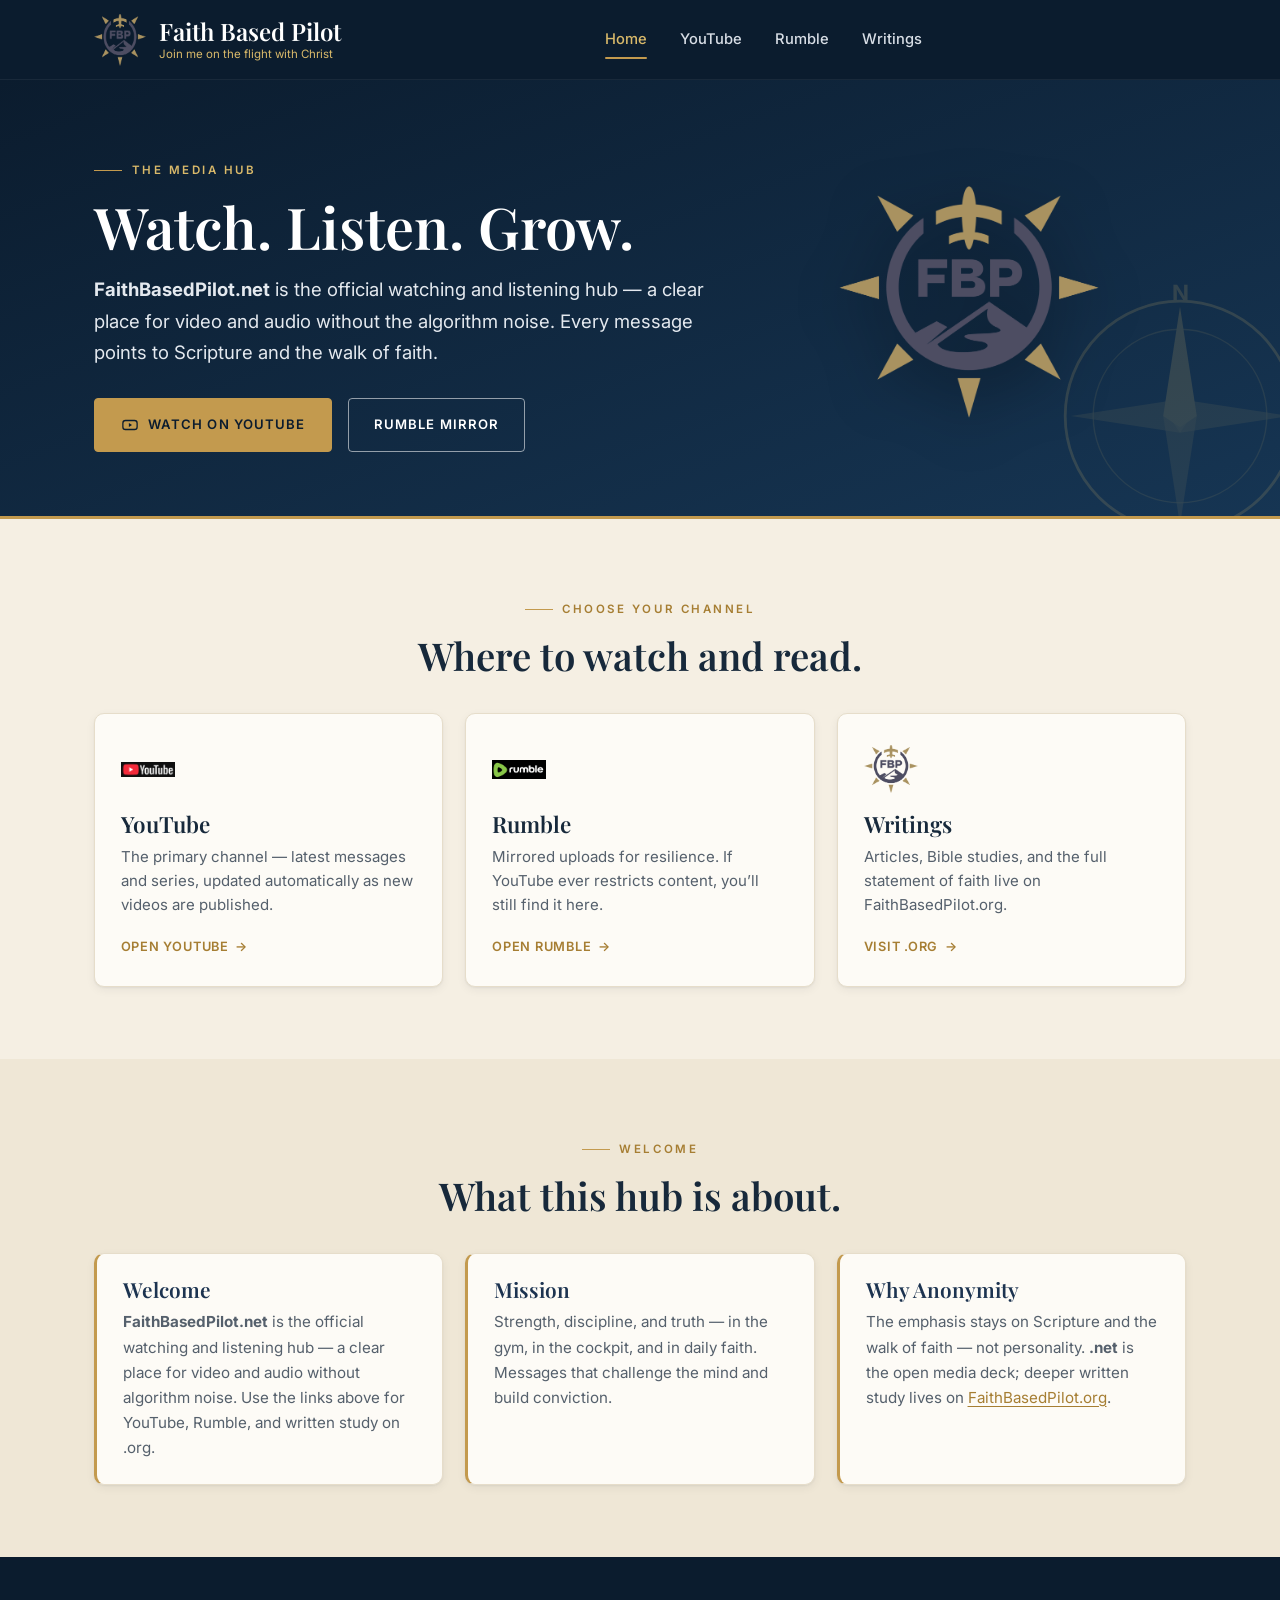
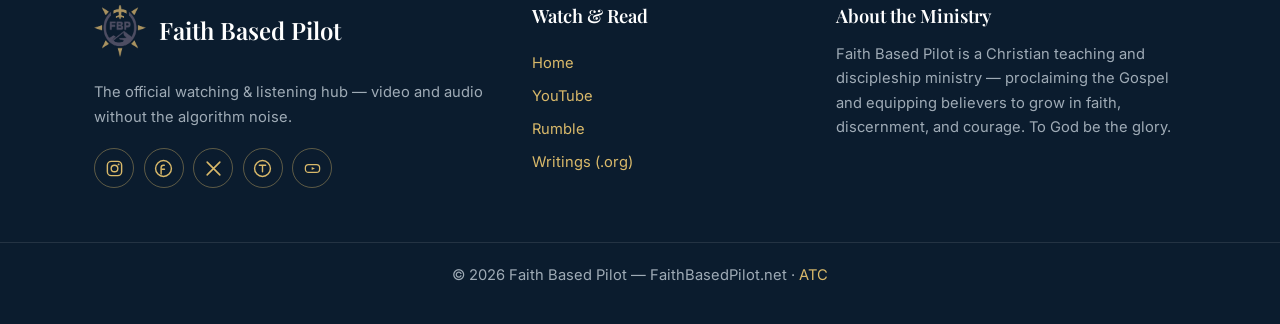
==== commit d83830aa: "Footer: remove "Built by" credit Removes " · Built by Tristan Maratos" (and its link) from the foote" ====
--- a/fbp.html
+++ b/fbp.html
@@ -135,7 +135,7 @@
     </div>
   </div>
   <div class="footer-bottom">
-    <p>© <span data-year></span> Faith Based Pilot — FaithBasedPilot.net · Built by <a href="https://tristanmaratos.com" target="_blank" rel="noopener noreferrer">Tristan Maratos</a></p>
+    <p>© <span data-year></span> Faith Based Pilot — FaithBasedPilot.net</p>
   </div>
 </footer>
 <script src="js/site.js" defer></script>
--- a/css/styles.css
+++ b/css/styles.css
@@ -137,6 +137,7 @@
 .vid-wrap{position:relative;line-height:0}
 .vid-wrap img{width:100%;height:auto;display:block}
 .vid-wrap iframe{width:100%;aspect-ratio:16/9;height:auto;display:block;border:0}
+.vid-wrap--brand{aspect-ratio:16/9;background-color:var(--navy-900);background-image:radial-gradient(120% 120% at 50% 15%,rgba(22,53,83,.7),transparent 60%),url("../images/fulllogo_transparent_nobuffer.png");background-repeat:no-repeat,no-repeat;background-position:center,center;background-size:cover,30%}
 .share-fab{position:absolute;bottom:12px;right:12px;width:40px;height:40px;display:flex;align-items:center;justify-content:center;background:rgba(11,28,46,.72);color:#fff;border:none;border-radius:50%;cursor:pointer;backdrop-filter:blur(4px);transition:background .18s ease,transform .18s ease}
 .share-fab:hover{background:var(--gold);color:var(--navy-900);transform:scale(1.06)}
 .share-fab svg{width:18px;height:18px}
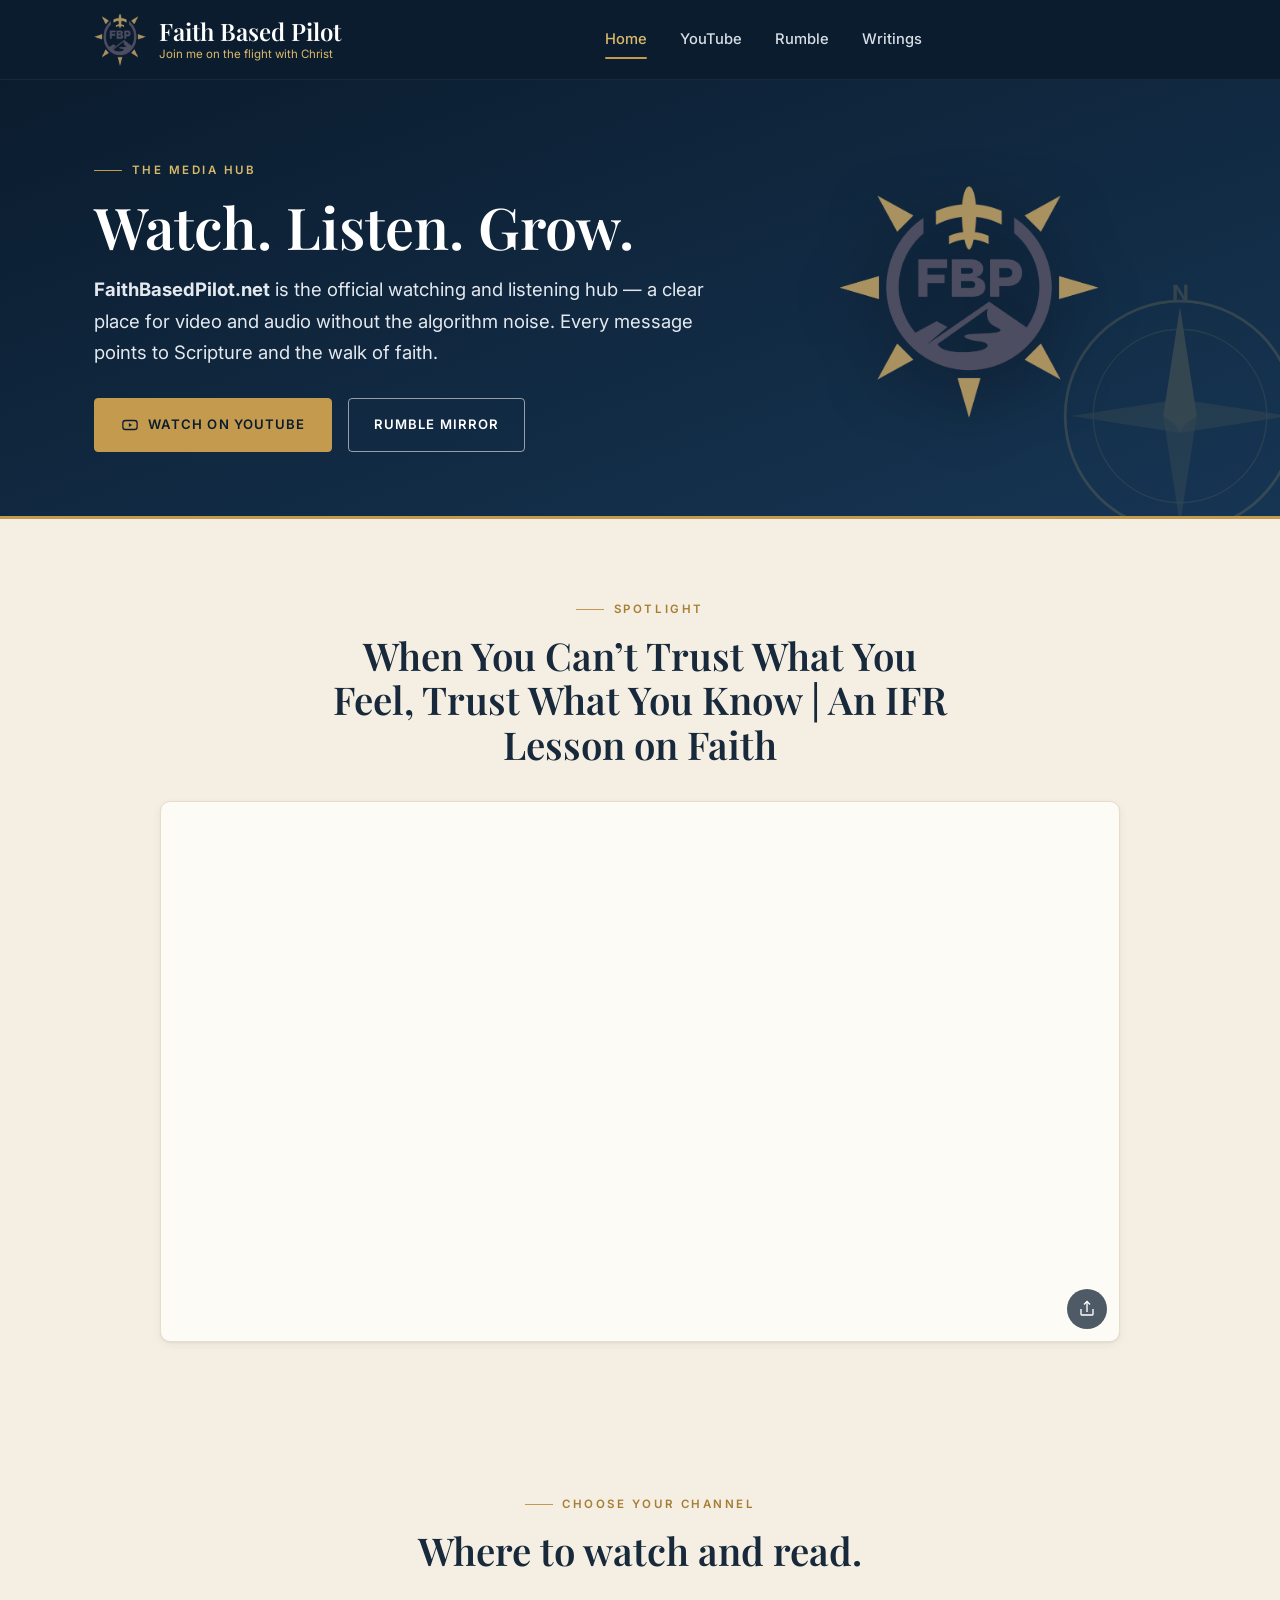
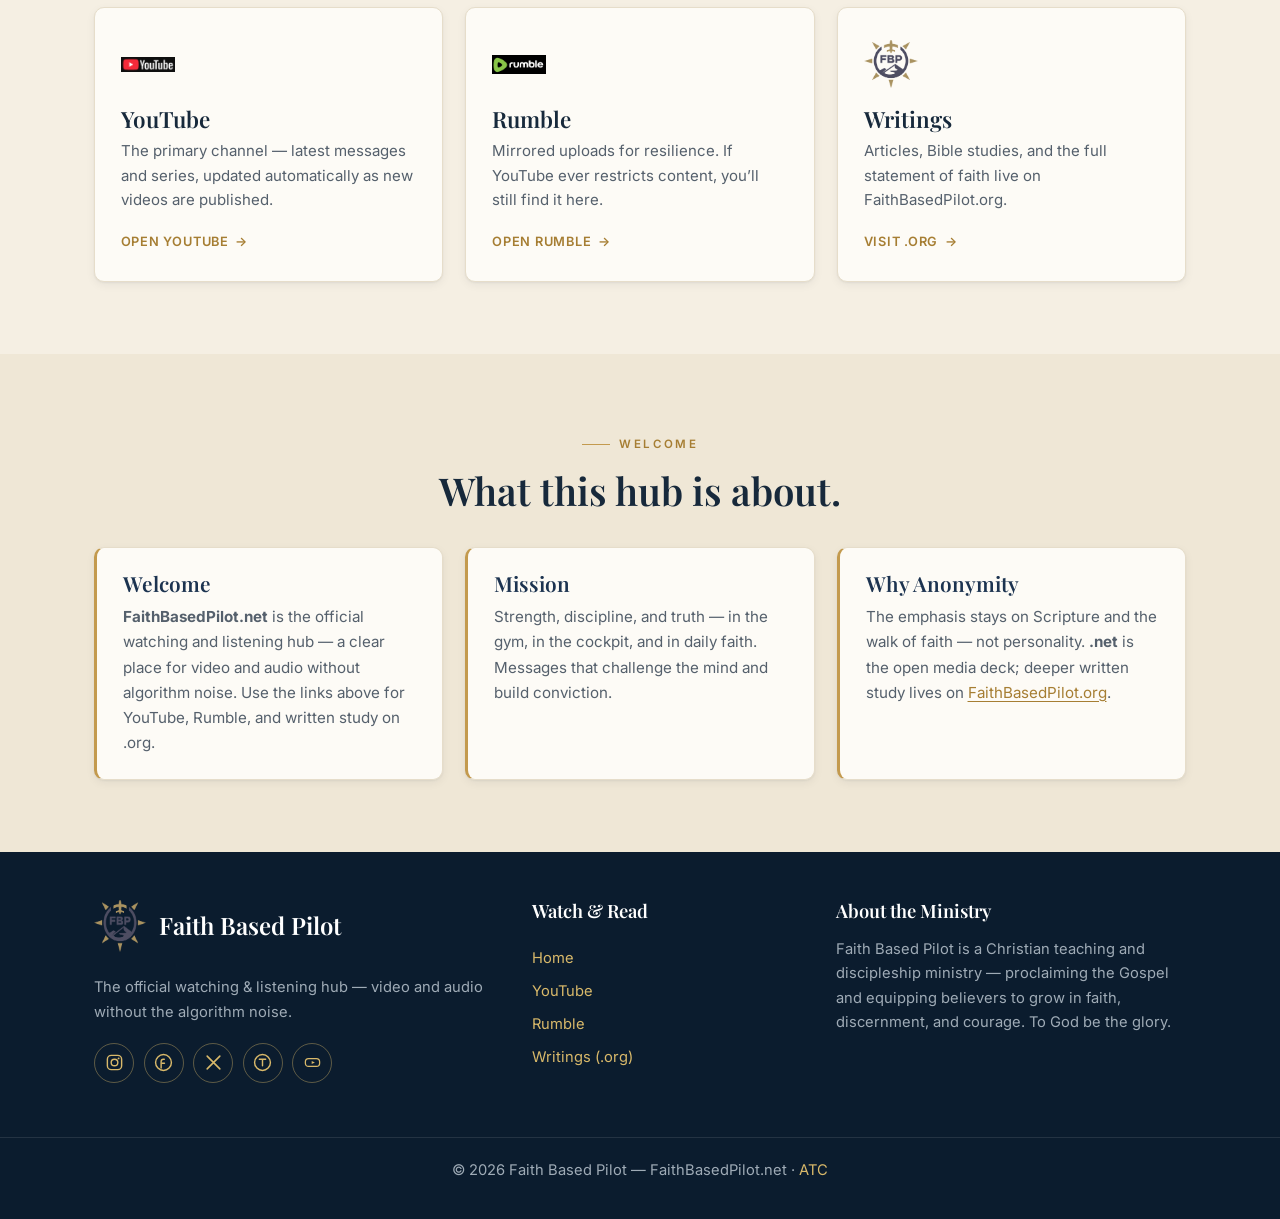
==== commit 6004570c: "Spotlight: "When You Can’t Trust What You Feel, Trust What You Know | An IFR Lesson on Faith" Set th" ====
--- a/fbp.html
+++ b/fbp.html
@@ -53,6 +53,27 @@
       <div class="hero__art"><img src="images/fulllogo_transparent_nobuffer.png" alt="Faith Based Pilot compass logo" /></div>
     </div>
   </section>
+
+  <!-- ATC-SPOTLIGHT:START -->
+  <section class="section" id="spotlight" aria-label="Spotlight">
+    <div class="wrap">
+      <div class="section__head section__head--center">
+        <p class="kicker">Spotlight</p>
+        <h2 class="section__title">When You Can’t Trust What You Feel, Trust What You Know | An IFR Lesson on Faith</h2>
+      </div>
+      <div class="video-grid" style="grid-template-columns:1fr;max-width:960px;margin:0 auto">
+        <article class="card">
+          <div class="vid-wrap">
+            <iframe title="When You Can’t Trust What You Feel, Trust What You Know | An IFR Lesson on Faith" src="https://www.youtube.com/embed/0hq2eu5N6L4?rel=0&modestbranding=1" allow="autoplay; encrypted-media; picture-in-picture" allowfullscreen loading="lazy"></iframe>
+            <button type="button" class="share-fab" data-title="When You Can’t Trust What You Feel, Trust What You Know | An IFR Lesson on Faith" data-embed="https://www.youtube.com/embed/0hq2eu5N6L4?rel=0&modestbranding=1" aria-label="Share video">
+              <svg width="18" height="18" viewBox="0 0 24 24" fill="none" stroke="currentColor" stroke-width="1.8"><path d="M4 12v7a1 1 0 0 0 1 1h14a1 1 0 0 0 1-1v-7"/><path d="M16 6l-4-4-4 4"/><path d="M12 2v14"/></svg>
+            </button>
+          </div>
+        </article>
+      </div>
+    </div>
+  </section>
+<!-- ATC-SPOTLIGHT:END -->
 
   <section class="section">
     <div class="wrap">
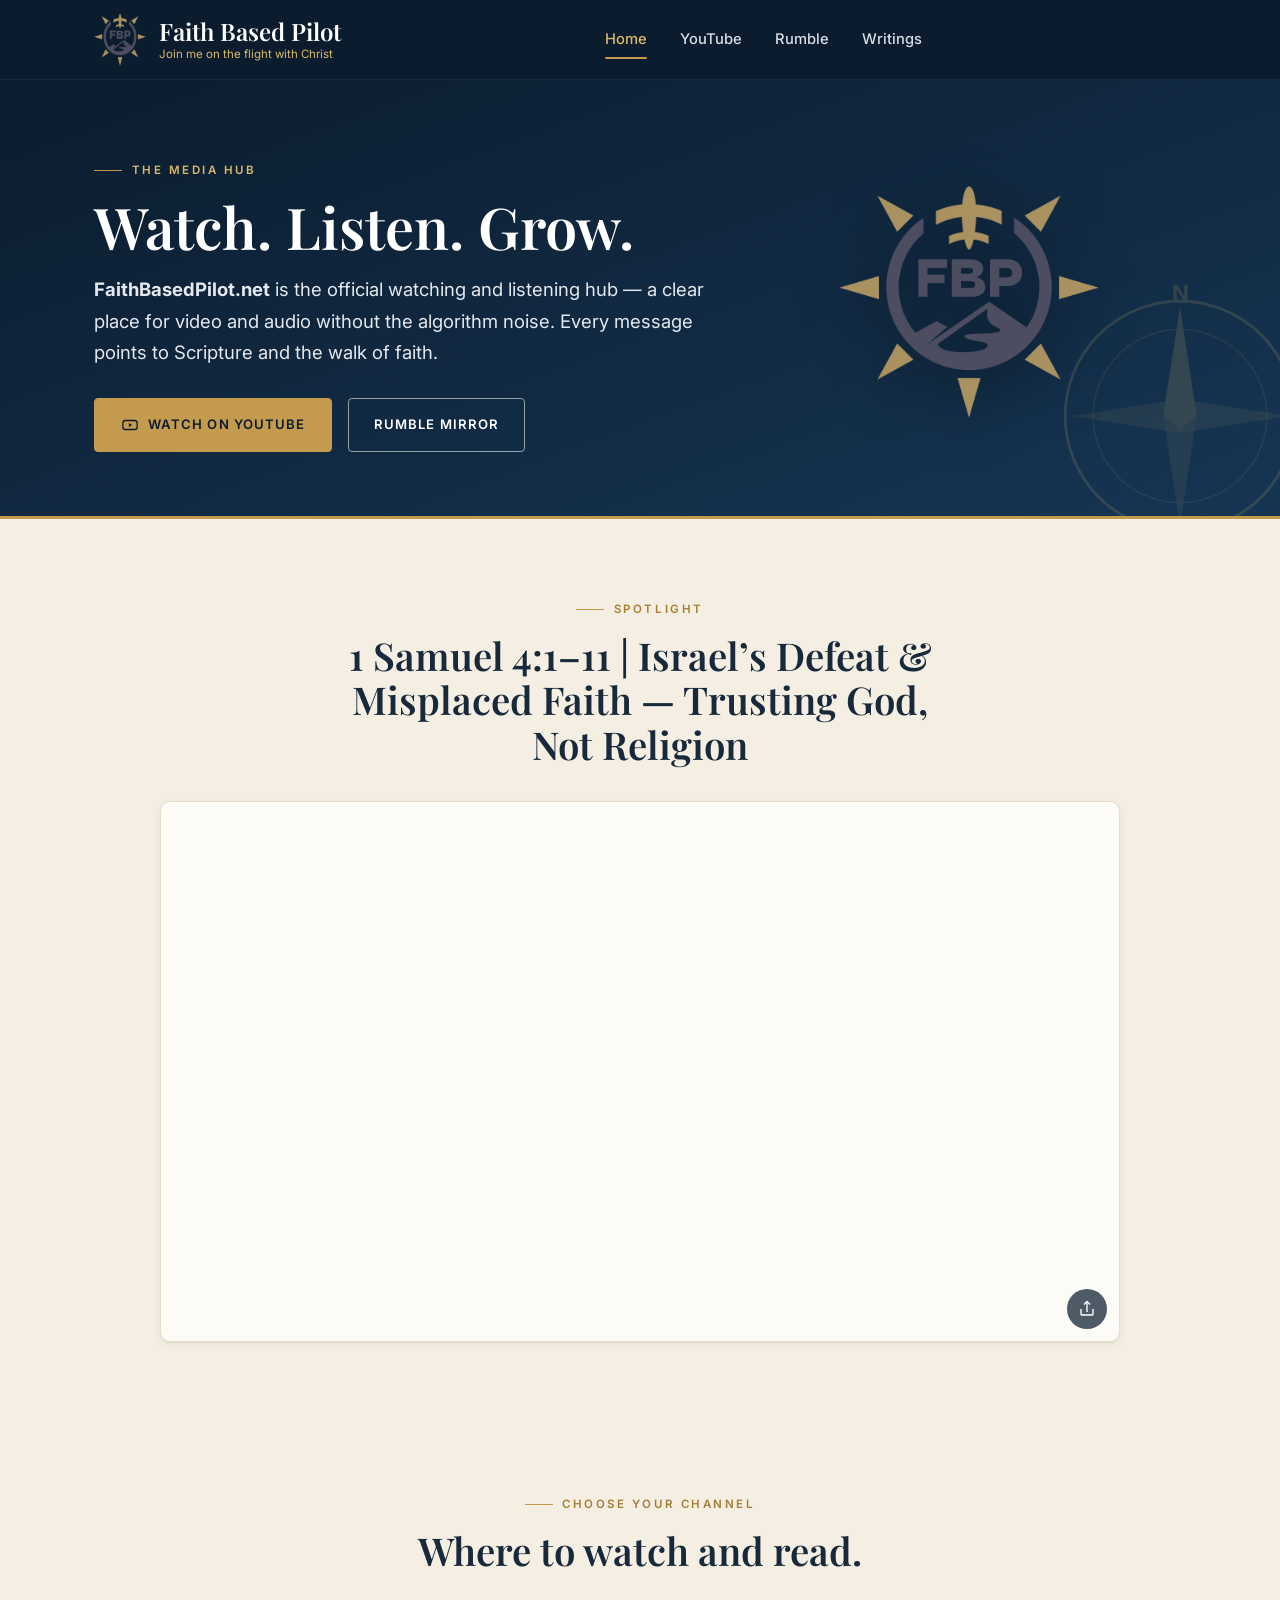
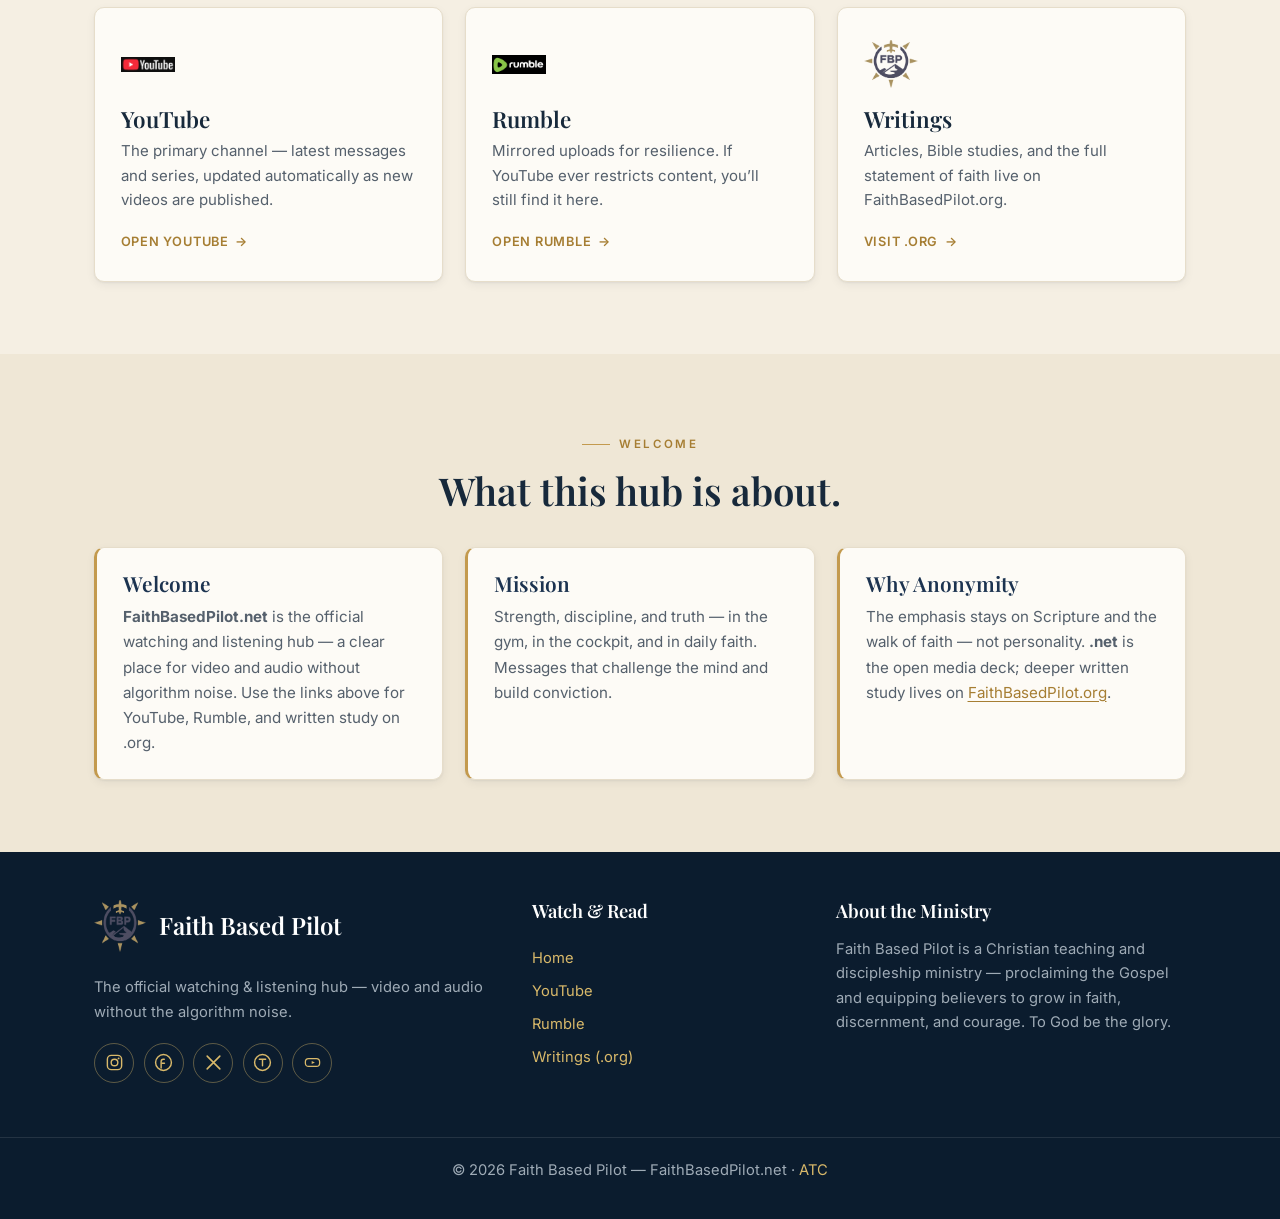
==== commit fa0746cd: "Spotlight: "1 Samuel 4:1–11 | Israel’s Defeat & Misplaced Faith — Trusting God, Not Religion" Set th" ====
--- a/fbp.html
+++ b/fbp.html
@@ -59,13 +59,13 @@
     <div class="wrap">
       <div class="section__head section__head--center">
         <p class="kicker">Spotlight</p>
-        <h2 class="section__title">When You Can’t Trust What You Feel, Trust What You Know | An IFR Lesson on Faith</h2>
+        <h2 class="section__title">1 Samuel 4:1–11 | Israel’s Defeat &amp; Misplaced Faith — Trusting God, Not Religion</h2>
       </div>
       <div class="video-grid" style="grid-template-columns:1fr;max-width:960px;margin:0 auto">
         <article class="card">
           <div class="vid-wrap">
-            <iframe title="When You Can’t Trust What You Feel, Trust What You Know | An IFR Lesson on Faith" src="https://www.youtube.com/embed/0hq2eu5N6L4?rel=0&modestbranding=1" allow="autoplay; encrypted-media; picture-in-picture" allowfullscreen loading="lazy"></iframe>
-            <button type="button" class="share-fab" data-title="When You Can’t Trust What You Feel, Trust What You Know | An IFR Lesson on Faith" data-embed="https://www.youtube.com/embed/0hq2eu5N6L4?rel=0&modestbranding=1" aria-label="Share video">
+            <iframe title="1 Samuel 4:1–11 | Israel’s Defeat &amp; Misplaced Faith — Trusting God, Not Religion" src="https://www.youtube.com/embed/59uQWxSBylw?rel=0&modestbranding=1" allow="autoplay; encrypted-media; picture-in-picture" allowfullscreen loading="lazy"></iframe>
+            <button type="button" class="share-fab" data-title="1 Samuel 4:1–11 | Israel’s Defeat &amp; Misplaced Faith — Trusting God, Not Religion" data-embed="https://www.youtube.com/embed/59uQWxSBylw?rel=0&modestbranding=1" aria-label="Share video">
               <svg width="18" height="18" viewBox="0 0 24 24" fill="none" stroke="currentColor" stroke-width="1.8"><path d="M4 12v7a1 1 0 0 0 1 1h14a1 1 0 0 0 1-1v-7"/><path d="M16 6l-4-4-4 4"/><path d="M12 2v14"/></svg>
             </button>
           </div>
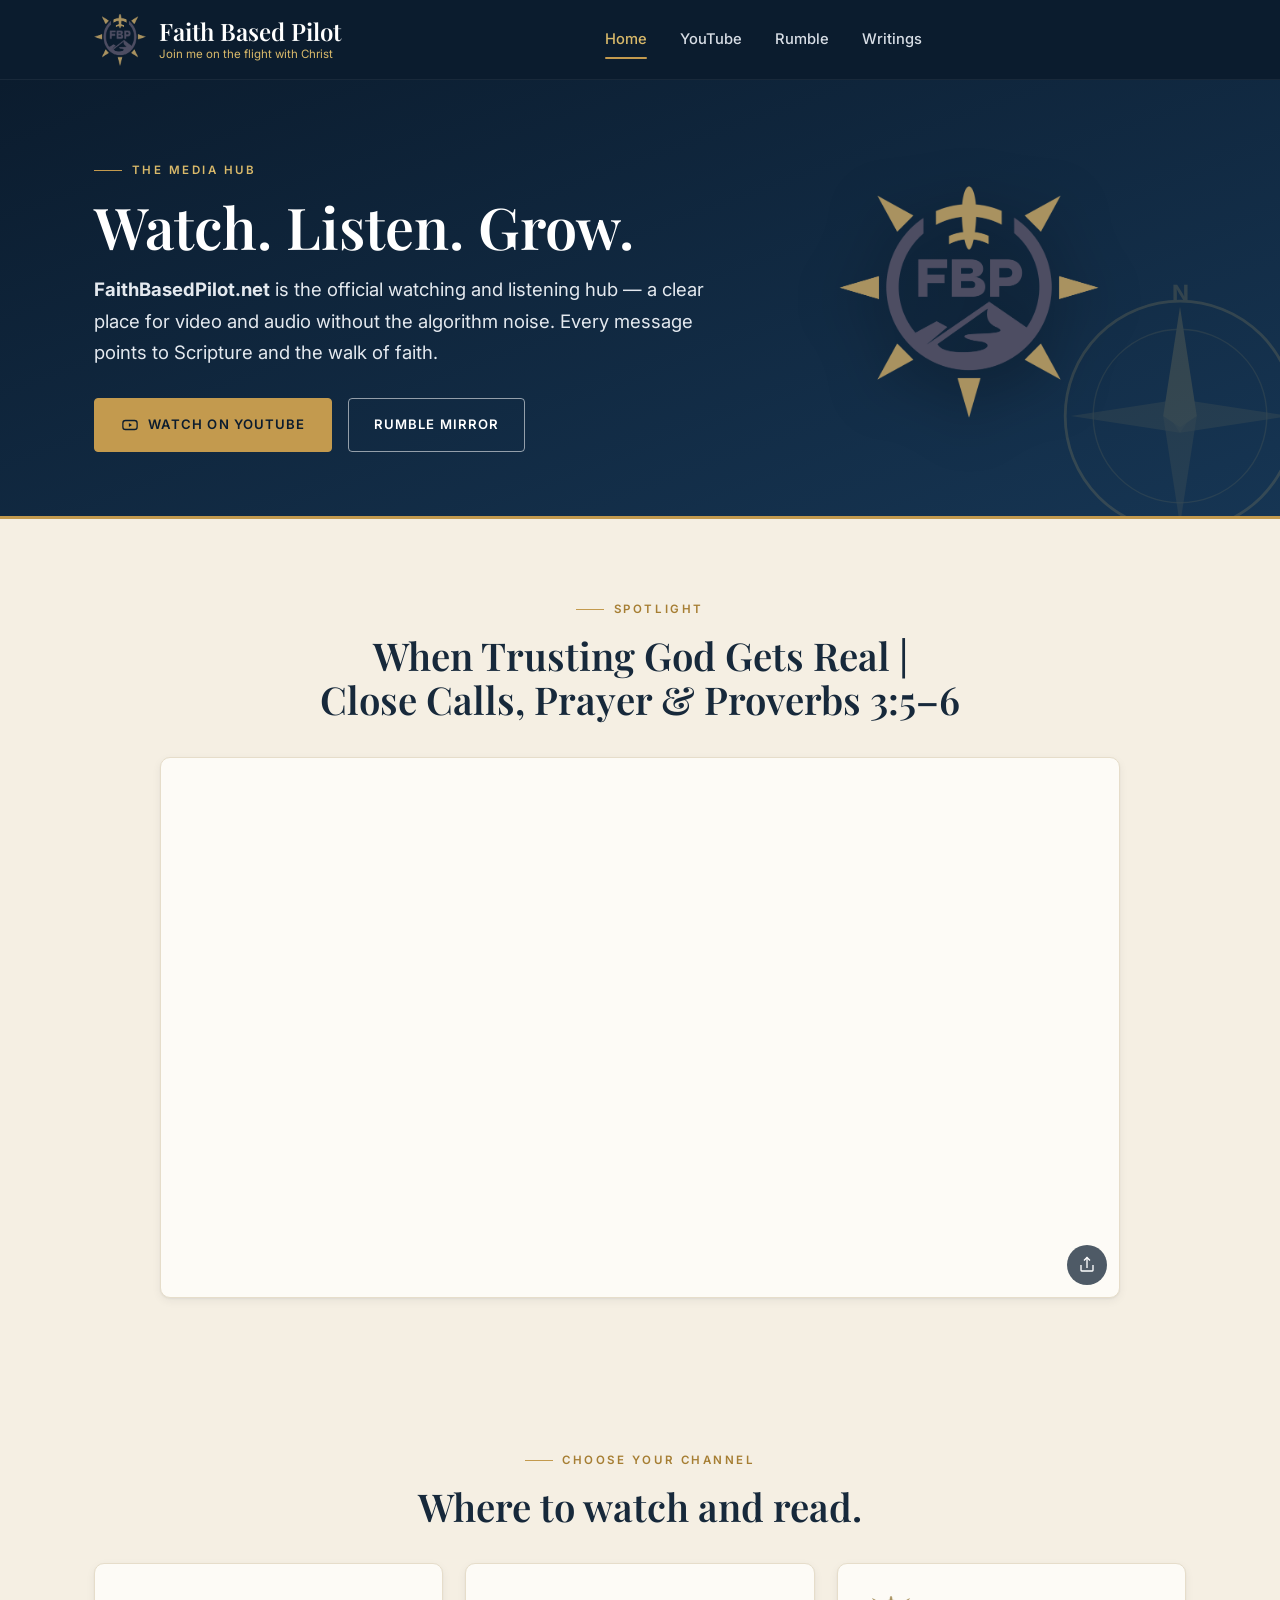
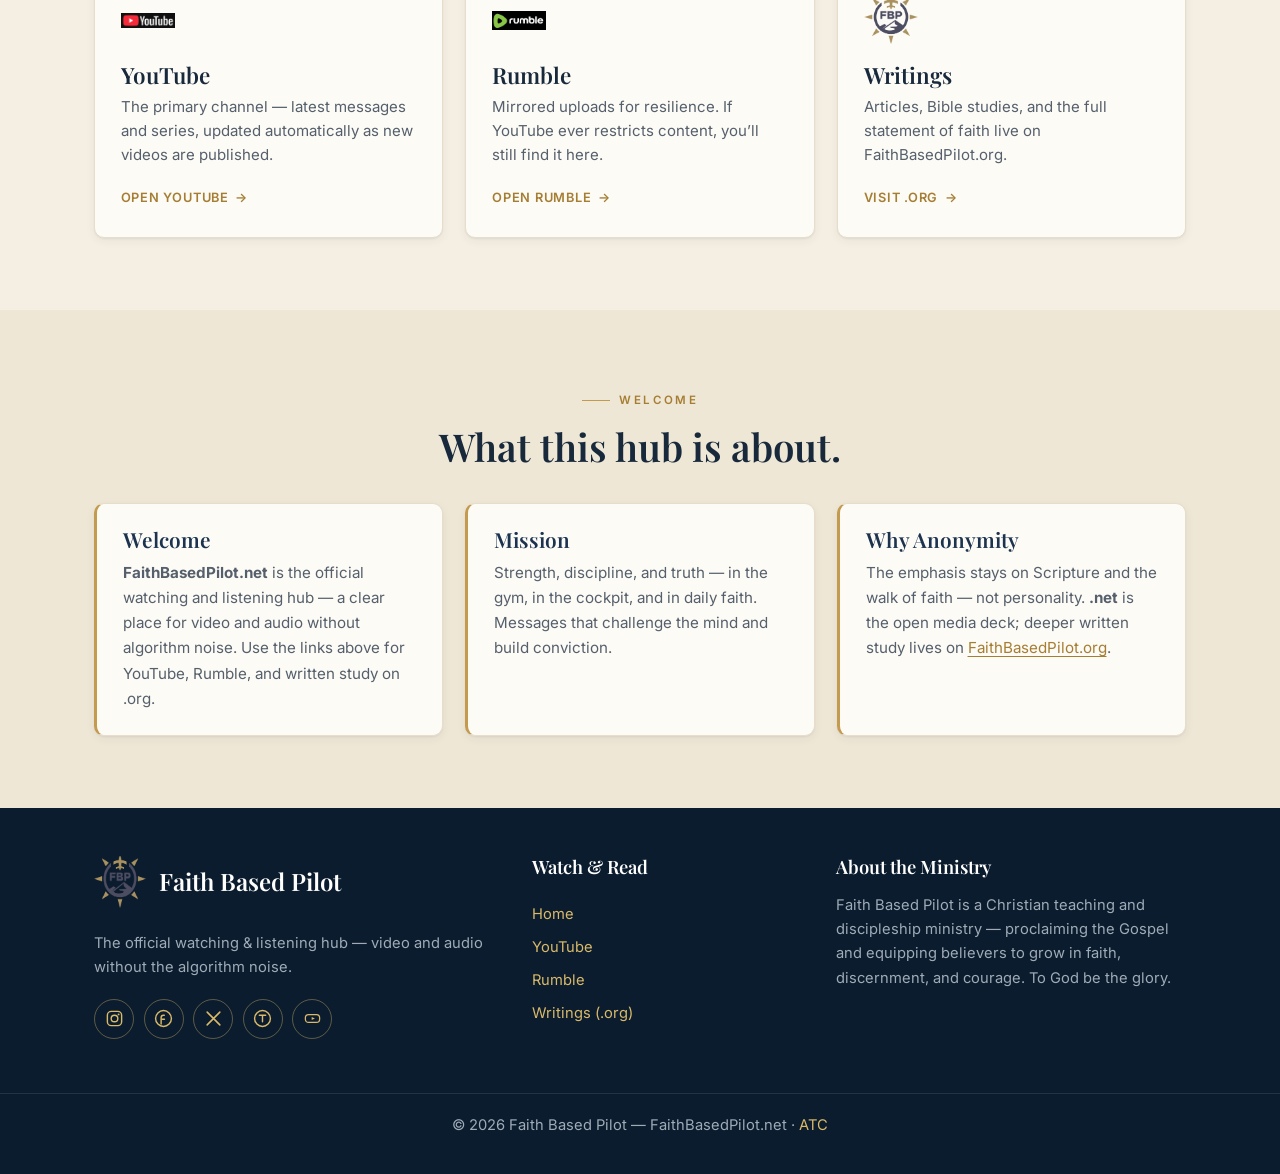
==== commit 88208092: "Spotlight: "When Trusting God Gets Real | Close Calls, Prayer & Proverbs 3:5–6" Set through ATC by a" ====
--- a/fbp.html
+++ b/fbp.html
@@ -59,13 +59,13 @@
     <div class="wrap">
       <div class="section__head section__head--center">
         <p class="kicker">Spotlight</p>
-        <h2 class="section__title">1 Samuel 4:1–11 | Israel’s Defeat &amp; Misplaced Faith — Trusting God, Not Religion</h2>
+        <h2 class="section__title">When Trusting God Gets Real | Close Calls, Prayer &amp; Proverbs 3:5–6</h2>
       </div>
       <div class="video-grid" style="grid-template-columns:1fr;max-width:960px;margin:0 auto">
         <article class="card">
           <div class="vid-wrap">
-            <iframe title="1 Samuel 4:1–11 | Israel’s Defeat &amp; Misplaced Faith — Trusting God, Not Religion" src="https://www.youtube.com/embed/59uQWxSBylw?rel=0&modestbranding=1" allow="autoplay; encrypted-media; picture-in-picture" allowfullscreen loading="lazy"></iframe>
-            <button type="button" class="share-fab" data-title="1 Samuel 4:1–11 | Israel’s Defeat &amp; Misplaced Faith — Trusting God, Not Religion" data-embed="https://www.youtube.com/embed/59uQWxSBylw?rel=0&modestbranding=1" aria-label="Share video">
+            <iframe title="When Trusting God Gets Real | Close Calls, Prayer &amp; Proverbs 3:5–6" src="https://www.youtube.com/embed/HuN9r5kT32M?rel=0&modestbranding=1" allow="autoplay; encrypted-media; picture-in-picture" allowfullscreen loading="lazy"></iframe>
+            <button type="button" class="share-fab" data-title="When Trusting God Gets Real | Close Calls, Prayer &amp; Proverbs 3:5–6" data-embed="https://www.youtube.com/embed/HuN9r5kT32M?rel=0&modestbranding=1" aria-label="Share video">
               <svg width="18" height="18" viewBox="0 0 24 24" fill="none" stroke="currentColor" stroke-width="1.8"><path d="M4 12v7a1 1 0 0 0 1 1h14a1 1 0 0 0 1-1v-7"/><path d="M16 6l-4-4-4 4"/><path d="M12 2v14"/></svg>
             </button>
           </div>
